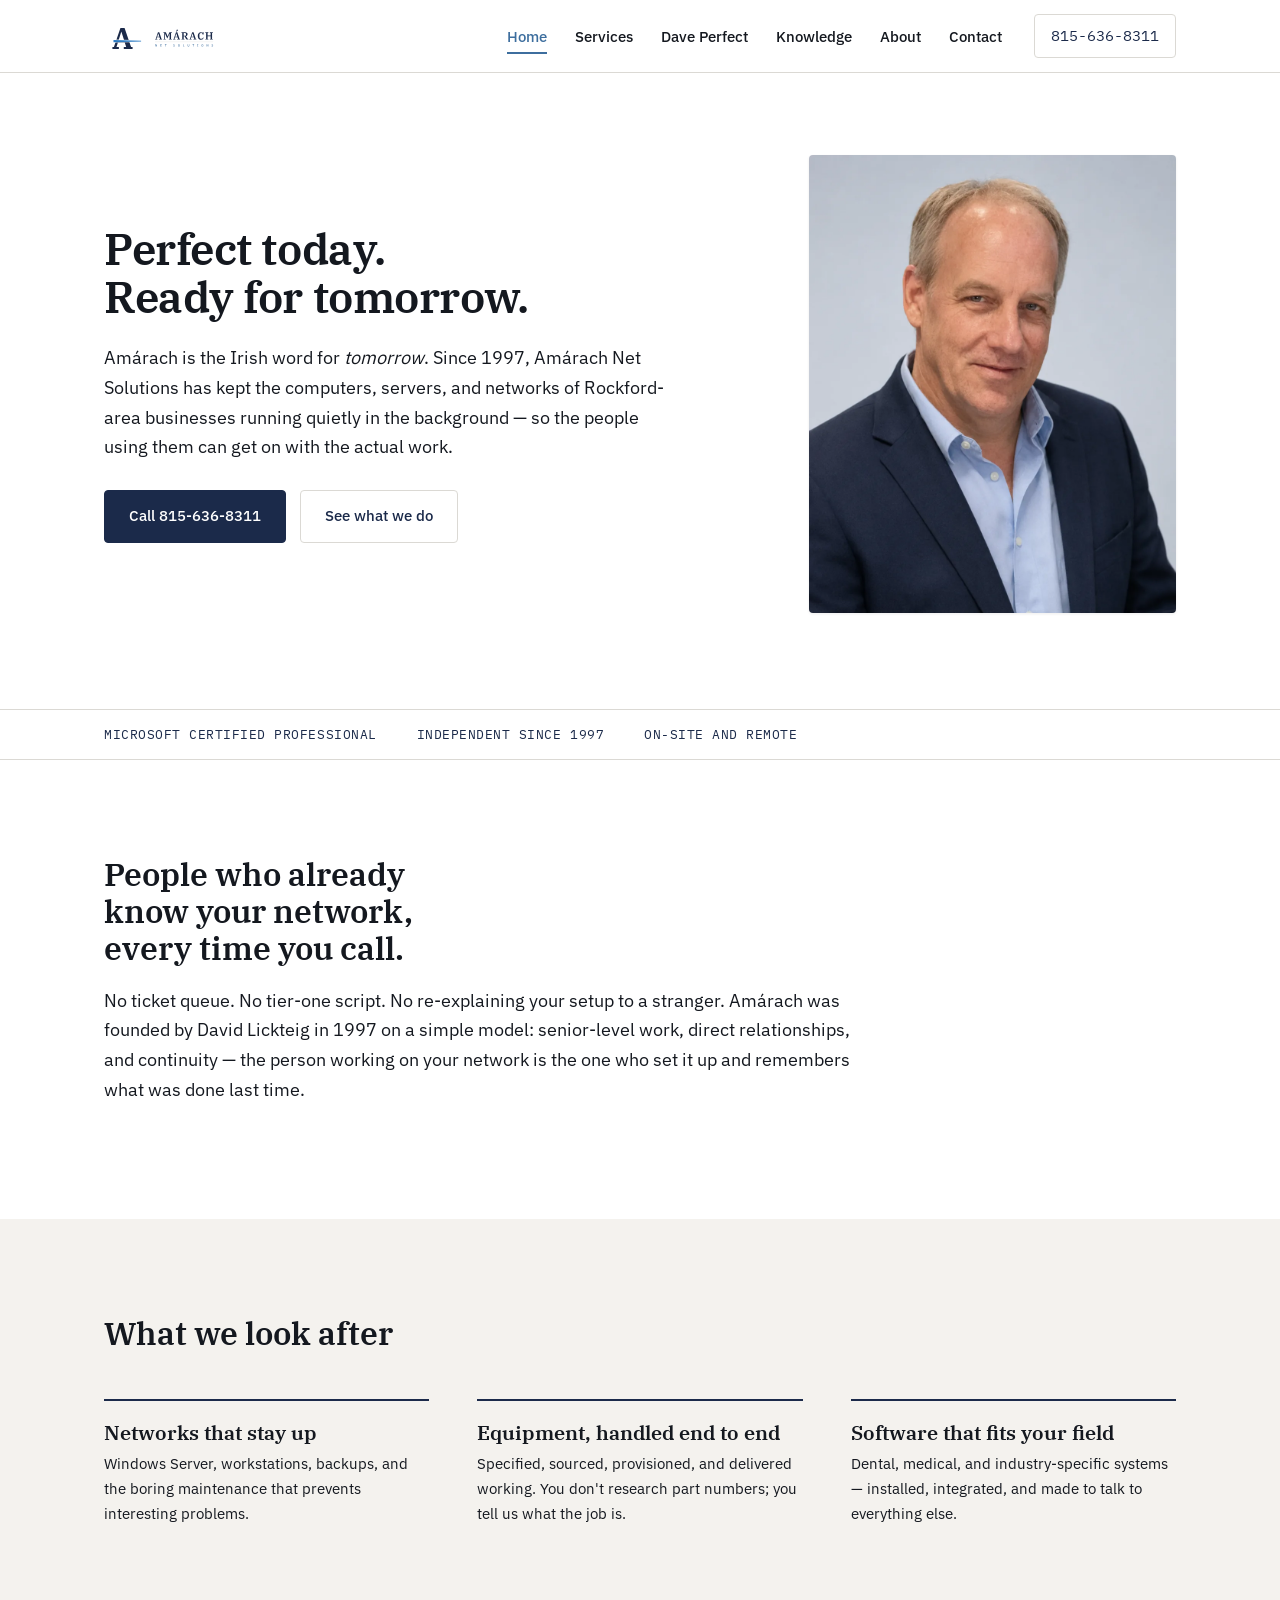
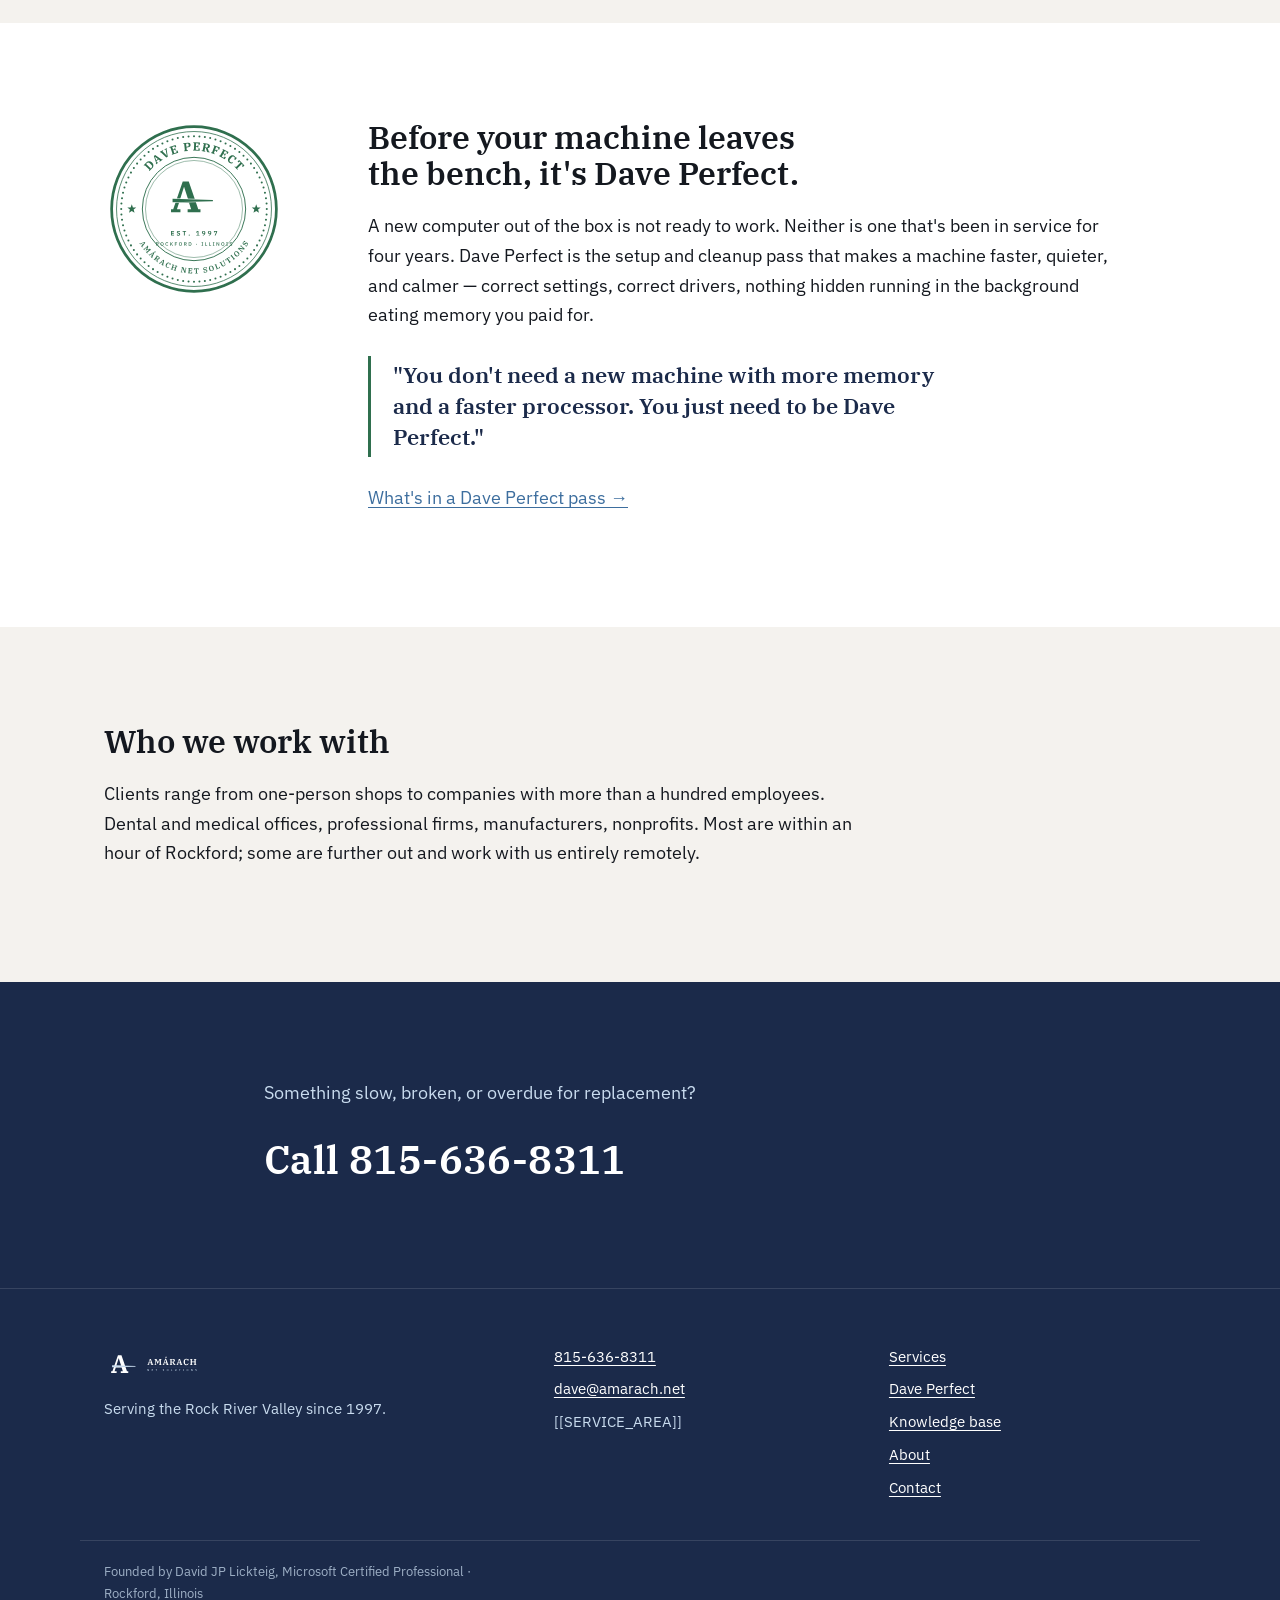
==== index.html @ d9758631 "Full site: interior pages, knowledge base with 6 seed articles, founder-voice copy Services, Dave Pe" ====
<!DOCTYPE html>
<html lang="en">
<head>
<meta charset="utf-8">
<meta name="viewport" content="width=device-width, initial-scale=1">
<title>Amárach Net Solutions — IT support for Rockford-area businesses since 1997</title>
<meta name="description" content="Networks, computers, and business software for Rockford-area businesses — senior-level IT support, on-site and remote, since 1997. Call 815-636-8311.">
<meta property="og:title" content="Amárach Net Solutions">
<meta property="og:description" content="People who already know your network, every time you call. IT support for Rockford-area businesses since 1997.">
<meta property="og:type" content="website">
<meta property="og:url" content="https://amarach.net/">
<link rel="icon" href="/brand/icon-favicon.svg" type="image/svg+xml">
<link rel="stylesheet" href="/css/tokens.css">
<link rel="stylesheet" href="/css/site.css">
<script type="application/ld+json">
{
  "@context": "https://schema.org",
  "@type": "LocalBusiness",
  "name": "Amárach Net Solutions",
  "telephone": "+1-815-636-8311",
  "url": "https://amarach.net",
  "founder": "David JP Lickteig",
  "foundingDate": "1997",
  "areaServed": "Rockford, Illinois and the Rock River Valley",
  "description": "IT consulting, network administration, and computer support for small and midsize businesses in the Rockford, Illinois area since 1997."
}
</script>
</head>
<body>

<header class="site-header">
  <div class="wrap">
    <a class="logo" href="/" aria-label="Amárach Net Solutions — home">
      <img src="/brand/logo-horizontal.svg" alt="Amárach Net Solutions" width="760" height="200">
    </a>
    <nav class="site-nav" aria-label="Main">
      <ul>
        <li><a href="/" aria-current="page">Home</a></li>
        <li><a href="/services/">Services</a></li>
        <li><a href="/dave-perfect/">Dave Perfect</a></li>
        <li><a href="/knowledge/">Knowledge</a></li>
        <li><a href="/about/">About</a></li>
        <li><a href="/contact/">Contact</a></li>
      </ul>
    </nav>
    <a class="header-phone" href="tel:+18156368311">815-636-8311</a>
  </div>
</header>

<main>

  <section class="hero">
    <div class="wrap">
      <div class="hero-text">
        <h1>Perfect today. Ready&nbsp;for&nbsp;tomorrow.</h1>
        <p class="lede">Amárach is the Irish word for <em>tomorrow</em>. Since 1997, Amárach Net Solutions has kept the computers, servers, and networks of Rockford-area businesses running quietly in the background — so the people using them can get on with the actual work.</p>
        <div class="hero-cta">
          <a class="btn btn--primary" href="tel:+18156368311">Call 815-636-8311</a>
          <a class="btn btn--ghost" href="/services/">See what we do</a>
        </div>
      </div>
      <div class="hero-photo">
        <picture>
          <source srcset="/assets/dave-hero.webp" type="image/webp">
          <img src="/assets/dave-hero.jpg" alt="David Lickteig, founder of Amárach Net Solutions" width="960" height="1200">
        </picture>
      </div>
    </div>
  </section>

  <div class="proof-strip meta" role="presentation">
    <div class="wrap">
      <span>Microsoft Certified Professional</span>
      <span>Independent since 1997</span>
      <span>On-site and remote</span>
    </div>
  </div>

  <section class="section positioning">
    <div class="wrap">
      <h2>People who already know your network, every time you call.</h2>
      <p>No ticket queue. No tier-one script. No re-explaining your setup to a stranger. Amárach was founded by David Lickteig in 1997 on a simple model: senior-level work, direct relationships, and continuity — the person working on your network is the one who set it up and remembers what was done last time.</p>
    </div>
  </section>

  <section class="section section--band">
    <div class="wrap">
      <h2>What we look after</h2>
      <div class="pillars">
        <div class="pillar">
          <h3>Networks that stay up</h3>
          <p>Windows Server, workstations, backups, and the boring maintenance that prevents interesting problems.</p>
        </div>
        <div class="pillar">
          <h3>Equipment, handled end to end</h3>
          <p>Specified, sourced, provisioned, and delivered working. You don't research part numbers; you tell us what the job is.</p>
        </div>
        <div class="pillar">
          <h3>Software that fits your field</h3>
          <p>Dental, medical, and industry-specific systems — installed, integrated, and made to talk to everything else.</p>
        </div>
      </div>
    </div>
  </section>

  <section class="section dp-teaser">
    <div class="wrap">
      <img class="seal" src="/brand/seal-green.svg" alt="Dave Perfect seal — Amárach Net Solutions" width="460" height="460">
      <div>
        <h2>Before your machine leaves the bench, it's Dave&nbsp;Perfect.</h2>
        <p>A new computer out of the box is not ready to work. Neither is one that's been in service for four years. Dave Perfect is the setup and cleanup pass that makes a machine faster, quieter, and calmer — correct settings, correct drivers, nothing hidden running in the background eating memory you paid for.</p>
        <blockquote class="dp-quote">"You don't need a new machine with more memory and a faster processor. You just need to be Dave Perfect."</blockquote>
        <p><a href="/dave-perfect/">What's in a Dave Perfect pass&nbsp;&rarr;</a></p>
      </div>
    </div>
  </section>

  <section class="section section--band who">
    <div class="wrap">
      <h2>Who we work with</h2>
      <p>Clients range from one-person shops to companies with more than a hundred employees. Dental and medical offices, professional firms, manufacturers, nonprofits. Most are within an hour of Rockford; some are further out and work with us entirely remotely.</p>
    </div>
  </section>

  <section class="section section--navy closing">
    <div class="wrap">
      <p>Something slow, broken, or overdue for replacement?</p>
      <a class="phone-big" href="tel:+18156368311">Call 815-636-8311</a>
    </div>
  </section>

</main>

<footer class="site-footer">
  <div class="wrap">
    <div>
      <a class="logo" href="/" aria-label="Amárach Net Solutions — home">
        <img src="/brand/logo-horizontal-reversed.svg" alt="Amárach Net Solutions" width="760" height="200">
      </a>
      <p class="tagline">Serving the Rock River Valley since 1997.</p>
    </div>
    <div>
      <ul>
        <li><a href="tel:+18156368311">815-636-8311</a></li>
        <li><a href="mailto:dave@amarach.net">dave@amarach.net</a></li>
        <li>[[SERVICE_AREA]]</li>
      </ul>
    </div>
    <div>
      <ul>
        <li><a href="/services/">Services</a></li>
        <li><a href="/dave-perfect/">Dave Perfect</a></li>
        <li><a href="/knowledge/">Knowledge base</a></li>
        <li><a href="/about/">About</a></li>
        <li><a href="/contact/">Contact</a></li>
      </ul>
    </div>
  </div>
  <div class="wrap footer-meta">
    <p>Founded by David JP Lickteig, Microsoft Certified Professional &middot; Rockford, Illinois</p>
  </div>
</footer>

</body>
</html>
---- css/tokens.css ----
/* Amárach Net Solutions — design tokens */

@font-face {
  font-family: "IBM Plex Serif";
  font-weight: 600;
  font-style: normal;
  font-display: swap;
  src: url("../fonts/plex-serif-600.woff2") format("woff2");
}
@font-face {
  font-family: "IBM Plex Sans";
  font-weight: 400;
  font-style: normal;
  font-display: swap;
  src: url("../fonts/plex-sans-400.woff2") format("woff2");
}
@font-face {
  font-family: "IBM Plex Sans";
  font-weight: 500;
  font-style: normal;
  font-display: swap;
  src: url("../fonts/plex-sans-500.woff2") format("woff2");
}
@font-face {
  font-family: "IBM Plex Mono";
  font-weight: 400;
  font-style: normal;
  font-display: swap;
  src: url("../fonts/plex-mono-400.woff2") format("woff2");
}

:root {
  /* color */
  --ink:   #14181F;
  --navy:  #1B2A4A;
  --blue:  #3D6E9E;
  --shirt: #C9DCEF;
  --paper: #FFFFFF;
  --band:  #F4F2EE;
  --rule:  #DBD9D4;
  --seal:  #2F6F4E;

  /* type */
  --serif: "IBM Plex Serif", Georgia, serif;
  --sans:  "IBM Plex Sans", -apple-system, "Segoe UI", sans-serif;
  --mono:  "IBM Plex Mono", "Consolas", monospace;

  --fs-h1: clamp(2rem, 5.2vw, 2.75rem);   /* 44 */
  --fs-h2: clamp(1.5rem, 3.4vw, 2rem);    /* 32 */
  --fs-h3: 1.5rem;                        /* 24 */
  --fs-body: 1.125rem;                    /* 18 */
  --fs-small: 0.9375rem;                  /* 15 */
  --fs-meta: 0.8125rem;                   /* 13 */

  /* layout */
  --max: 1120px;
  --measure: 68ch;
  --section: 96px;
  --radius: 4px;
  --shadow: 0 1px 3px rgba(20, 24, 31, 0.08);
}

@media (max-width: 700px) {
  :root { --section: 56px; }
}
---- css/site.css ----
/* Amárach Net Solutions — base styles */

*, *::before, *::after { box-sizing: border-box; }

html { scroll-behavior: smooth; }
@media (prefers-reduced-motion: reduce) {
  html { scroll-behavior: auto; }
  *, *::before, *::after { transition: none !important; animation: none !important; }
}

body {
  margin: 0;
  font-family: var(--sans);
  font-size: var(--fs-body);
  line-height: 1.65;
  color: var(--ink);
  background: var(--paper);
  -webkit-font-smoothing: antialiased;
}

h1, h2, h3 {
  font-family: var(--serif);
  font-weight: 600;
  line-height: 1.15;
  margin: 0 0 0.6em;
  text-wrap: balance;
}
h1 { font-size: var(--fs-h1); letter-spacing: -0.01em; line-height: 1.1; }
h2 { font-size: var(--fs-h2); }
h3 { font-size: var(--fs-h3); }

p { margin: 0 0 1em; max-width: var(--measure); }

a { color: var(--blue); text-decoration-thickness: 1px; text-underline-offset: 3px; transition: color 150ms; }
a:hover { color: var(--navy); }
a:focus-visible, button:focus-visible {
  outline: 2px solid var(--blue);
  outline-offset: 3px;
  border-radius: 2px;
}

img { max-width: 100%; height: auto; display: block; }

.wrap { max-width: var(--max); margin: 0 auto; padding: 0 24px; }

.meta {
  font-family: var(--mono);
  font-size: var(--fs-meta);
  letter-spacing: 0.04em;
  text-transform: uppercase;
}

/* ---- header ---- */

.site-header {
  border-bottom: 1px solid var(--rule);
  background: var(--paper);
}
.site-header .wrap {
  display: flex;
  align-items: center;
  gap: 32px;
  min-height: 72px;
}
.site-header .logo { flex: 0 0 auto; display: block; }
.site-header .logo svg, .site-header .logo img { height: 40px; width: auto; display: block; }

.site-nav { margin-left: auto; }
.site-nav ul {
  list-style: none; margin: 0; padding: 0;
  display: flex; gap: 28px;
}
.site-nav a {
  font-size: var(--fs-small);
  font-weight: 500;
  color: var(--ink);
  text-decoration: none;
  padding: 6px 0;
  border-bottom: 2px solid transparent;
  transition: color 150ms, border-color 150ms;
}
.site-nav a:hover { color: var(--blue); }
.site-nav a[aria-current="page"] { color: var(--blue); border-bottom-color: var(--blue); }

.header-phone {
  font-family: var(--mono);
  font-size: var(--fs-small);
  font-weight: 400;
  color: var(--navy);
  text-decoration: none;
  white-space: nowrap;
  border: 1px solid var(--rule);
  border-radius: var(--radius);
  padding: 9px 16px;
  transition: border-color 150ms, background 150ms;
}
.header-phone:hover { border-color: var(--blue); background: var(--shirt); color: var(--navy); }

@media (max-width: 860px) {
  .site-nav ul { gap: 18px; }
}
@media (max-width: 700px) {
  .site-header .wrap { flex-wrap: wrap; padding-top: 12px; padding-bottom: 12px; gap: 12px 16px; }
  .site-nav { order: 3; width: 100%; margin-left: 0; overflow-x: auto; }
  .header-phone { margin-left: auto; }
}

/* ---- sections ---- */

.section { padding: var(--section) 0; }
.section--band { background: var(--band); }
.section--navy { background: var(--navy); color: var(--paper); }

/* ---- buttons ---- */

.btn {
  display: inline-block;
  font-family: var(--sans);
  font-size: var(--fs-small);
  font-weight: 500;
  text-decoration: none;
  border-radius: var(--radius);
  padding: 13px 24px;
  transition: background 150ms, color 150ms, border-color 150ms;
}
.btn--primary { background: var(--navy); color: var(--paper); border: 1px solid var(--navy); }
.btn--primary:hover { background: var(--blue); border-color: var(--blue); color: var(--paper); }
.btn--ghost { background: transparent; color: var(--navy); border: 1px solid var(--rule); }
.btn--ghost:hover { border-color: var(--blue); color: var(--blue); }

/* ---- hero ---- */

.hero { padding: calc(var(--section) * 0.85) 0 var(--section); }
.hero .wrap {
  display: grid;
  grid-template-columns: minmax(0, 7fr) minmax(0, 4fr);
  gap: 64px;
  align-items: center;
}
.hero h1 { margin-bottom: 0.5em; }
.hero .lede { font-size: var(--fs-body); max-width: 52ch; }
.hero-cta { display: flex; gap: 14px; flex-wrap: wrap; margin-top: 28px; }
.hero-photo img {
  border-radius: var(--radius);
  box-shadow: var(--shadow);
}
@media (max-width: 820px) {
  .hero .wrap { grid-template-columns: 1fr; gap: 40px; }
  .hero-photo { max-width: 340px; }
}

.proof-strip {
  border-top: 1px solid var(--rule);
  border-bottom: 1px solid var(--rule);
  padding: 14px 0;
}
.proof-strip .wrap {
  display: flex; flex-wrap: wrap; gap: 8px 40px;
  color: var(--navy);
}
.proof-strip span { white-space: nowrap; }

/* ---- positioning ---- */

.positioning h2 { max-width: 24ch; }
.positioning p { font-size: var(--fs-body); }

/* ---- pillars ---- */

.pillars {
  display: grid;
  grid-template-columns: repeat(3, 1fr);
  gap: 48px;
  margin-top: 48px;
}
.pillar { border-top: 2px solid var(--navy); padding-top: 20px; }
.pillar h3 { font-size: 1.25rem; margin-bottom: 0.4em; }
.pillar p { font-size: var(--fs-small); margin: 0; }
@media (max-width: 820px) {
  .pillars { grid-template-columns: 1fr; gap: 32px; }
}

/* ---- dave perfect teaser ---- */

.dp-teaser .wrap {
  display: grid;
  grid-template-columns: 200px minmax(0, 1fr);
  gap: 64px;
  align-items: start;
}
.dp-teaser .seal { width: 180px; height: 180px; }
.dp-quote {
  font-family: var(--serif);
  font-weight: 600;
  font-size: 1.375rem;
  line-height: 1.4;
  color: var(--navy);
  border-left: 3px solid var(--seal);
  margin: 1.2em 0;
  padding: 4px 0 4px 22px;
  max-width: 44ch;
}
@media (max-width: 700px) {
  .dp-teaser .wrap { grid-template-columns: 1fr; gap: 28px; }
  .dp-teaser .seal { width: 132px; height: 132px; }
}

/* ---- who ---- */

.who p { font-size: var(--fs-body); }

/* ---- closing cta ---- */

.closing { text-align: left; }
.closing .wrap { max-width: 800px; }
.closing p { color: var(--shirt); font-size: var(--fs-body); }
.closing .phone-big {
  font-family: var(--serif);
  font-weight: 600;
  font-size: clamp(1.75rem, 4.5vw, 2.5rem);
  color: var(--paper);
  text-decoration: none;
  letter-spacing: 0.01em;
}
.closing .phone-big:hover { color: var(--shirt); }

/* ---- footer ---- */

.site-footer {
  background: var(--navy);
  color: var(--shirt);
  border-top: 1px solid rgba(255,255,255,0.12);
  padding: 56px 0 40px;
  font-size: var(--fs-small);
}
.site-footer .wrap {
  display: grid;
  grid-template-columns: minmax(0, 1.4fr) minmax(0, 1fr) minmax(0, 1fr);
  gap: 48px;
}
.site-footer .logo img, .site-footer .logo svg { height: 34px; width: auto; }
.site-footer a { color: var(--paper); }
.site-footer a:hover { color: var(--shirt); }
.site-footer ul { list-style: none; margin: 0; padding: 0; display: grid; gap: 8px; }
.site-footer .tagline { margin-top: 18px; color: var(--shirt); }
.footer-meta {
  margin-top: 40px;
  padding-top: 20px;
  border-top: 1px solid rgba(255,255,255,0.12);
  color: rgba(201, 220, 239, 0.75);
  font-size: var(--fs-meta);
}
@media (max-width: 700px) {
  .site-footer .wrap { grid-template-columns: 1fr; gap: 32px; }
}

/* ---- interior pages ---- */

.page-hero { padding: calc(var(--section) * 0.7) 0 calc(var(--section) * 0.5); }
.page-hero .kicker { color: var(--blue); margin-bottom: 14px; }
.page-hero h1 { margin-bottom: 0.35em; }
.page-hero .lede { font-size: var(--fs-body); max-width: 56ch; margin: 0; }

.prose { max-width: var(--measure); }
.prose h2 { margin-top: 1.8em; }
.prose h3 { margin-top: 1.4em; font-size: 1.25rem; }
.prose ul, .prose ol { max-width: var(--measure); padding-left: 1.3em; margin: 0 0 1.2em; }
.prose li { margin-bottom: 0.45em; }
.prose code {
  font-family: var(--mono);
  font-size: 0.85em;
  background: var(--band);
  border: 1px solid var(--rule);
  border-radius: 3px;
  padding: 0.1em 0.4em;
  white-space: nowrap;
}
.prose pre {
  background: var(--band);
  border: 1px solid var(--rule);
  border-radius: var(--radius);
  padding: 16px 20px;
  overflow-x: auto;
  font-family: var(--mono);
  font-size: var(--fs-small);
  line-height: 1.6;
}
.prose pre code { background: none; border: 0; padding: 0; white-space: pre; }
.prose blockquote {
  font-family: var(--serif);
  font-weight: 600;
  font-size: 1.25rem;
  line-height: 1.45;
  color: var(--navy);
  border-left: 3px solid var(--blue);
  margin: 1.4em 0;
  padding: 4px 0 4px 22px;
}

/* services */
.service-block { border-top: 1px solid var(--rule); padding: 40px 0; }
.service-block:first-of-type { border-top: 0; padding-top: 0; }
.service-block h2 { margin-bottom: 0.4em; }

/* dave perfect checklist */
.dp-steps { counter-reset: step; list-style: none; padding: 0; margin: 2em 0; max-width: var(--measure); }
.dp-steps li {
  counter-increment: step;
  position: relative;
  padding: 0 0 22px 58px;
  margin: 0;
}
.dp-steps li::before {
  content: counter(step);
  position: absolute; left: 0; top: -2px;
  width: 36px; height: 36px;
  border: 1.5px solid var(--seal);
  border-radius: 50%;
  color: var(--seal);
  font-family: var(--mono);
  font-size: var(--fs-small);
  display: flex; align-items: center; justify-content: center;
}
.dp-steps li:not(:last-child)::after {
  content: "";
  position: absolute; left: 18px; top: 38px; bottom: 2px;
  width: 1px; background: var(--rule);
}

/* knowledge base */
.kb-filters { display: flex; flex-wrap: wrap; gap: 8px 20px; margin: 24px 0 8px; }
.kb-filters a { font-size: var(--fs-small); font-weight: 500; text-decoration: none; }
.kb-filters a[aria-current="true"] { color: var(--navy); border-bottom: 2px solid var(--navy); }
.kb-list { list-style: none; margin: 32px 0 0; padding: 0; display: grid; gap: 0; }
.kb-card { border-top: 1px solid var(--rule); padding: 26px 0; }
.kb-card h2 { font-size: 1.375rem; margin-bottom: 0.3em; }
.kb-card h2 a { color: var(--navy); text-decoration: none; }
.kb-card h2 a:hover { color: var(--blue); }
.kb-card p { margin: 0 0 10px; font-size: var(--fs-small); }
.kb-card .meta { color: var(--blue); }

.article-meta { color: var(--blue); margin-bottom: 28px; }
.article-foot {
  border-top: 1px solid var(--rule);
  margin-top: 56px; padding-top: 24px;
  font-size: var(--fs-small);
}

/* contact */
.contact-grid { display: grid; grid-template-columns: minmax(0,1fr) minmax(0,1.2fr); gap: 64px; align-items: start; }
@media (max-width: 820px) { .contact-grid { grid-template-columns: 1fr; gap: 40px; } }
.contact-phone {
  font-family: var(--serif); font-weight: 600;
  font-size: clamp(1.6rem, 3.6vw, 2.1rem);
  color: var(--navy); text-decoration: none;
}
.contact-phone:hover { color: var(--blue); }
.contact-facts { list-style: none; margin: 24px 0 0; padding: 0; display: grid; gap: 14px; font-size: var(--fs-small); }
.contact-facts .meta { display: block; color: var(--blue); margin-bottom: 2px; }

.form-grid { display: grid; grid-template-columns: 1fr 1fr; gap: 18px; }
.form-grid .full { grid-column: 1 / -1; }
@media (max-width: 560px) { .form-grid { grid-template-columns: 1fr; } }
label { display: block; font-size: var(--fs-small); font-weight: 500; margin-bottom: 6px; }
input, textarea {
  width: 100%;
  font: inherit; font-size: var(--fs-small);
  color: var(--ink);
  background: var(--paper);
  border: 1px solid var(--rule);
  border-radius: var(--radius);
  padding: 11px 12px;
  transition: border-color 150ms;
}
input:focus, textarea:focus { outline: 2px solid var(--blue); outline-offset: 1px; border-color: var(--blue); }
.hp { position: absolute; left: -9999px; }

/* dave perfect page hero */
.dp-hero-grid { display: grid; grid-template-columns: minmax(0, 1fr) auto; gap: 48px; align-items: center; }
.dp-hero-seal { width: 180px; height: 180px; }
@media (max-width: 700px) {
  .dp-hero-grid { grid-template-columns: 1fr; gap: 28px; }
  .dp-hero-seal { width: 132px; height: 132px; order: -1; }
}
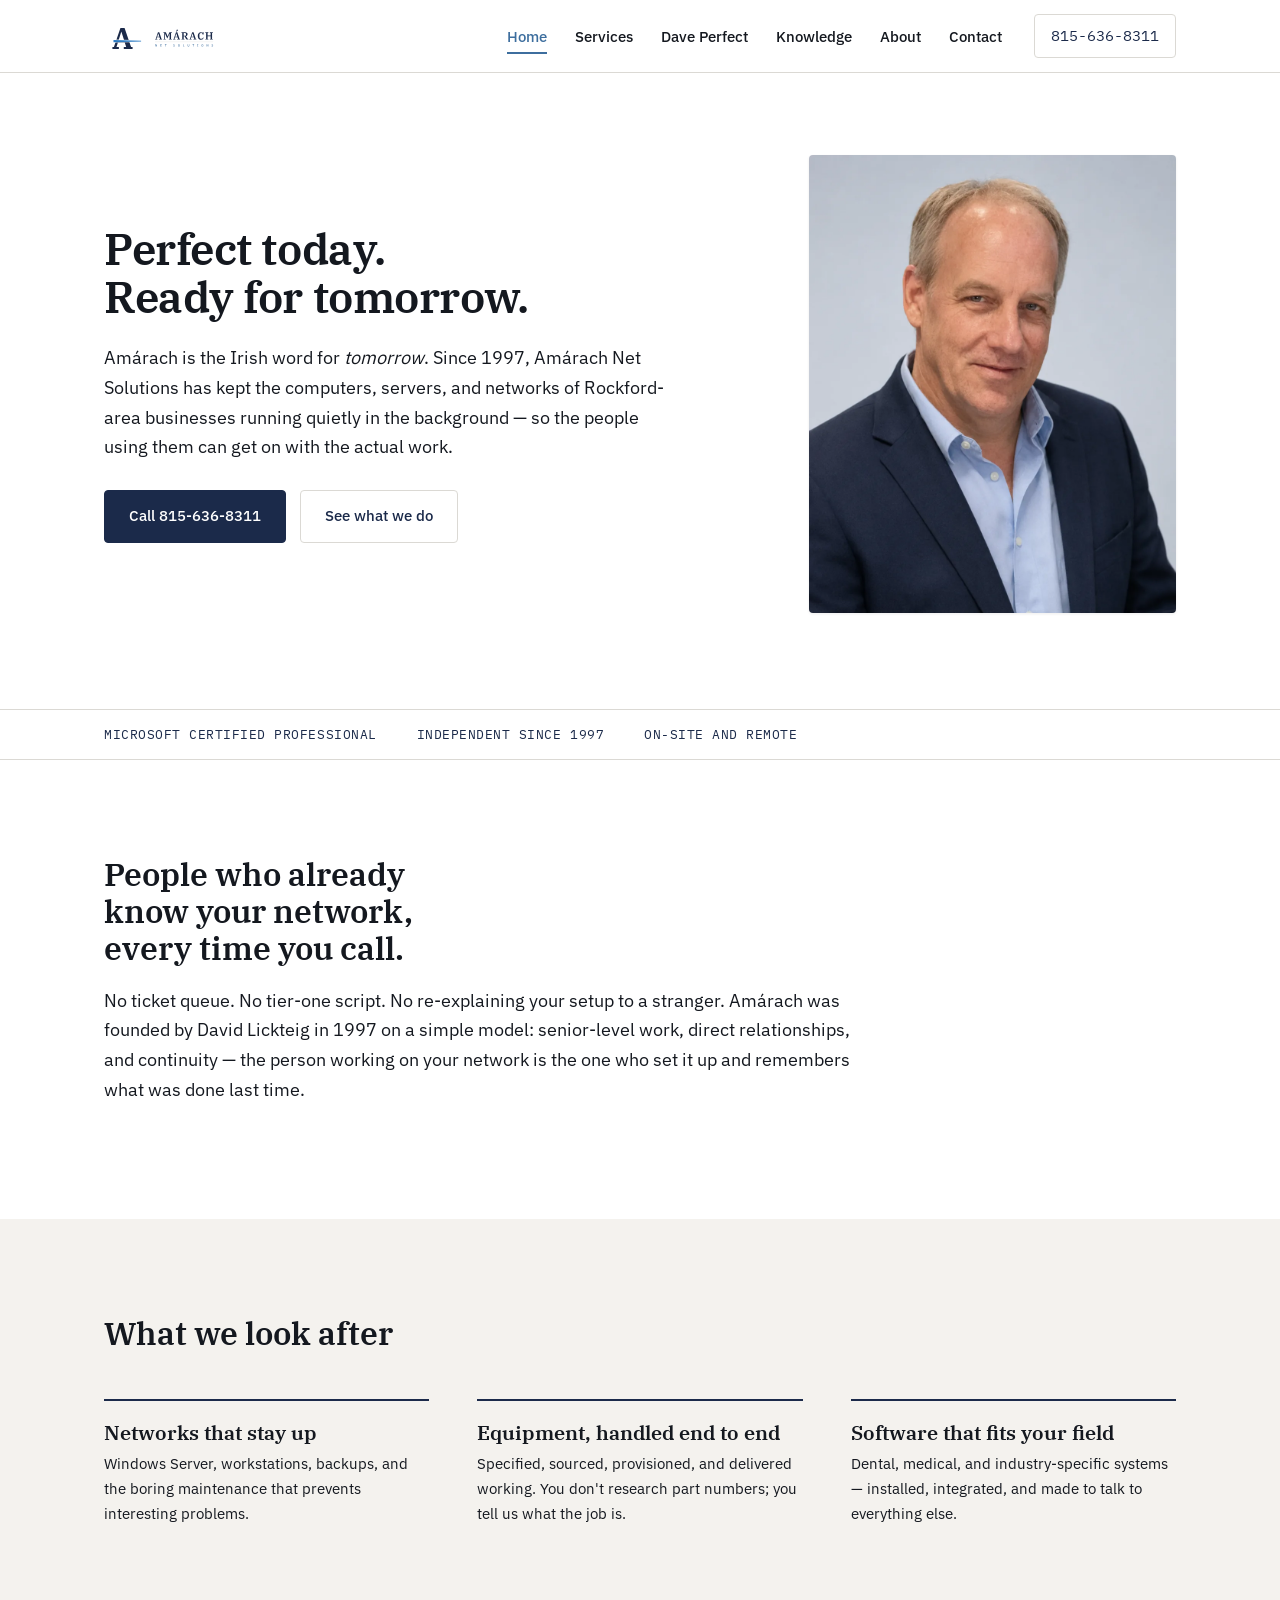
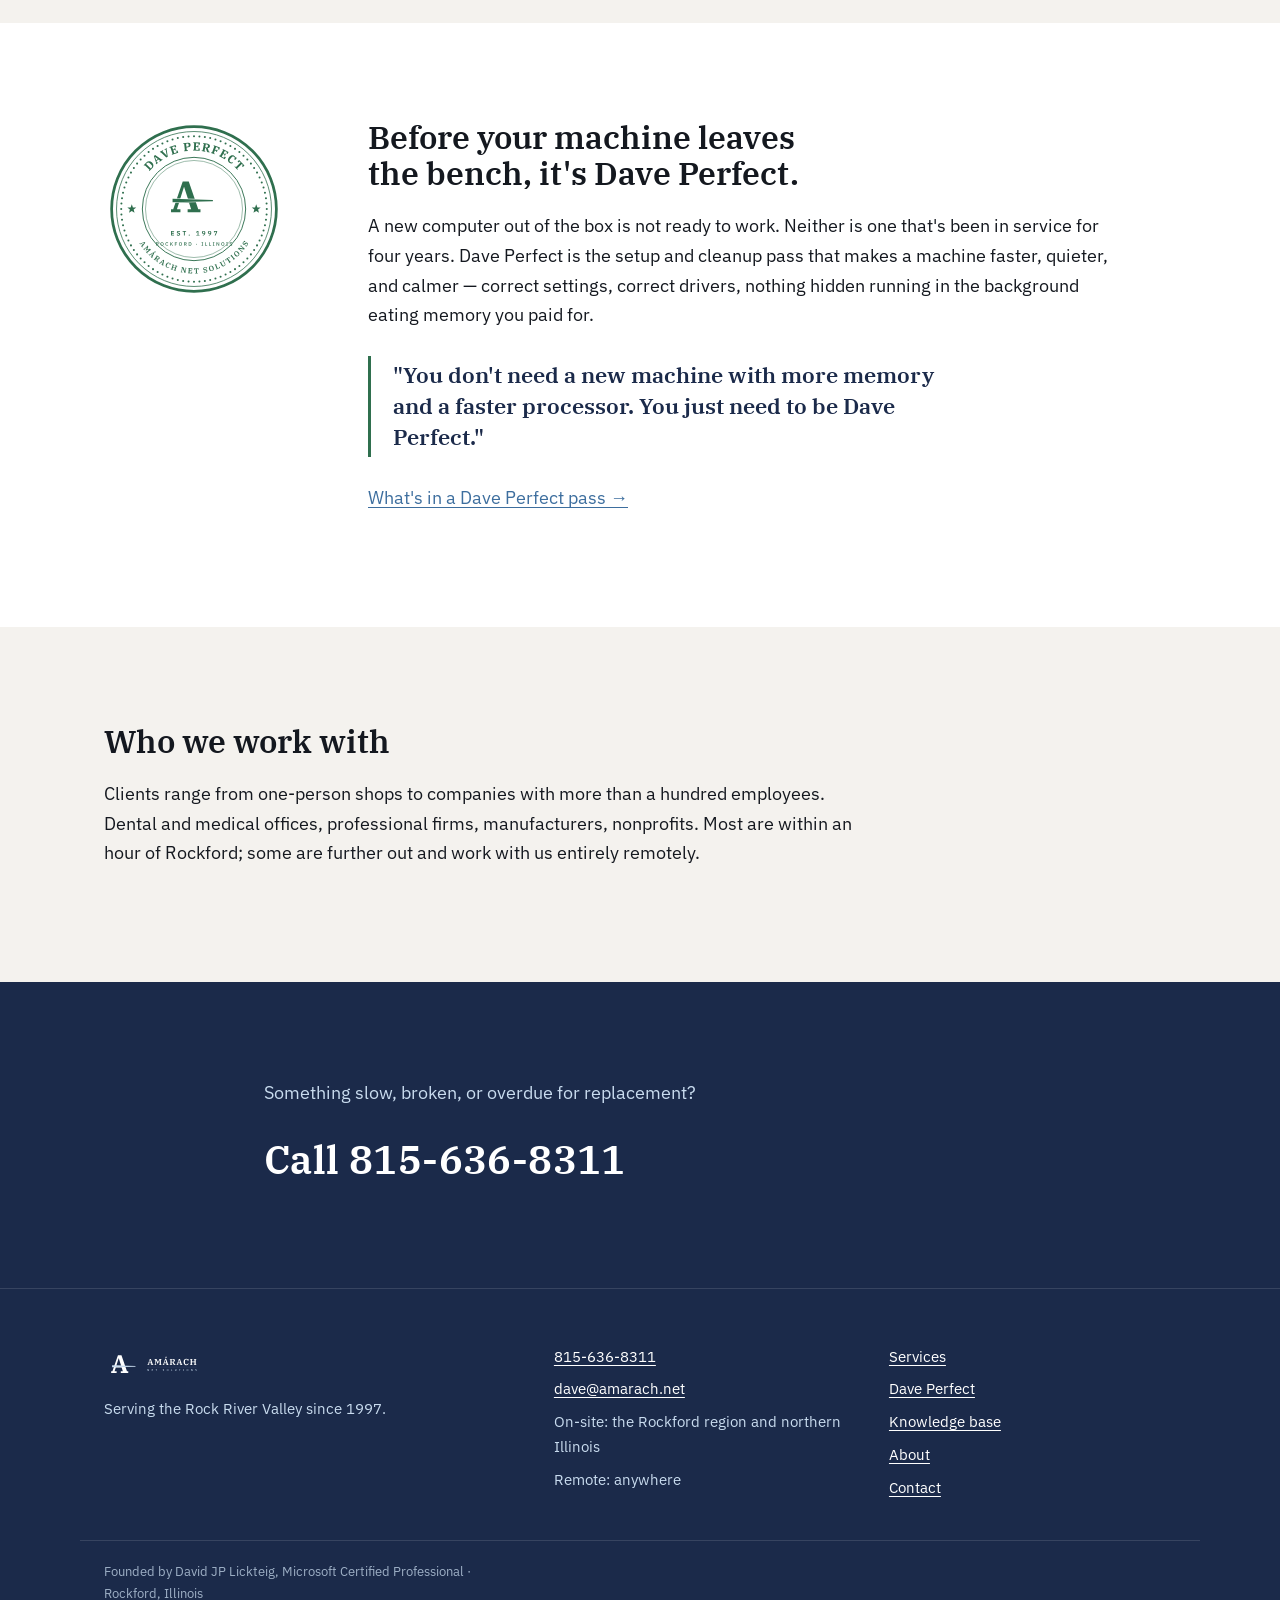
==== commit 1c45579d: "Fill in service area; add remote-care positioning On-site: Rockford region and northern Illinois. Re" ====
--- a/index.html
+++ b/index.html
@@ -21,7 +21,7 @@
   "url": "https://amarach.net",
   "founder": "David JP Lickteig",
   "foundingDate": "1997",
-  "areaServed": "Rockford, Illinois and the Rock River Valley",
+  "areaServed": "Rockford region and northern Illinois; remote support nationwide",
   "description": "IT consulting, network administration, and computer support for small and midsize businesses in the Rockford, Illinois area since 1997."
 }
 </script>
@@ -143,7 +143,8 @@
       <ul>
         <li><a href="tel:+18156368311">815-636-8311</a></li>
         <li><a href="mailto:dave@amarach.net">dave@amarach.net</a></li>
-        <li>[[SERVICE_AREA]]</li>
+        <li>On-site: the Rockford region and northern Illinois</li>
+        <li>Remote: anywhere</li>
       </ul>
     </div>
     <div>
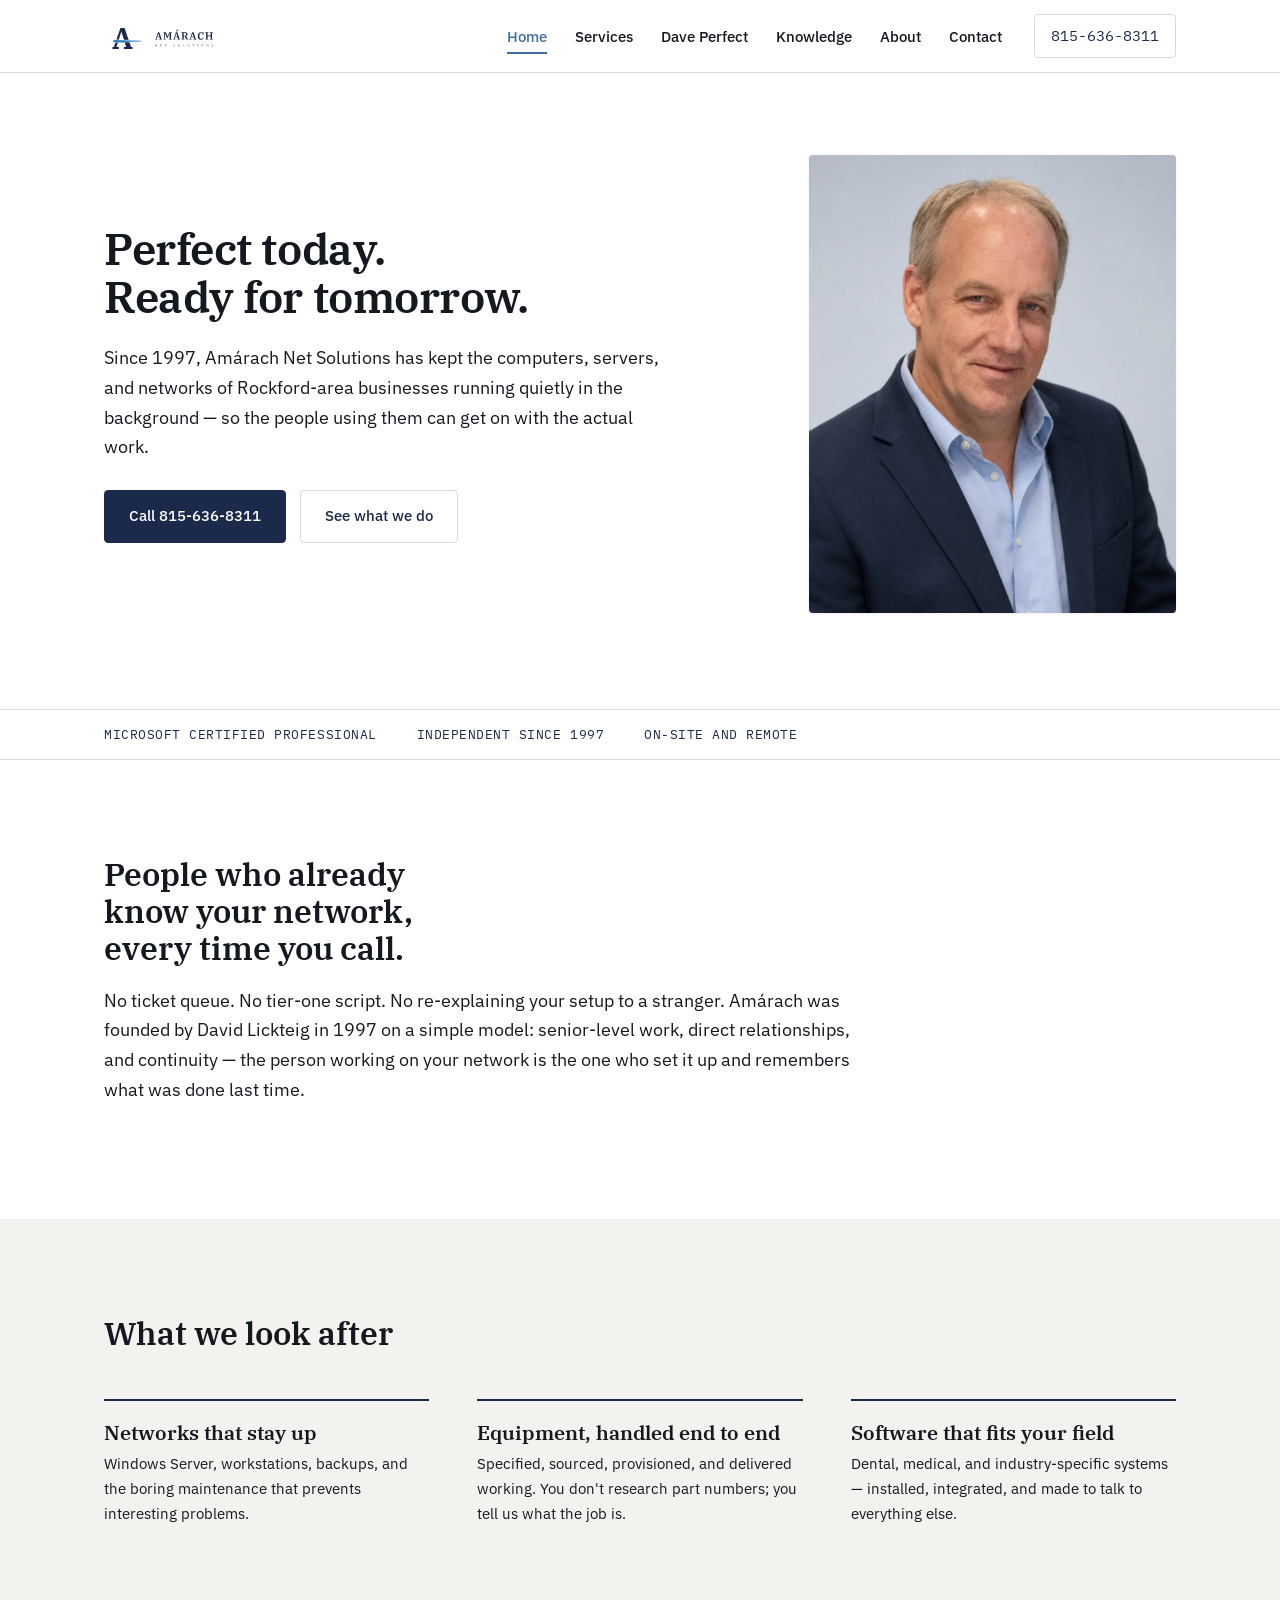
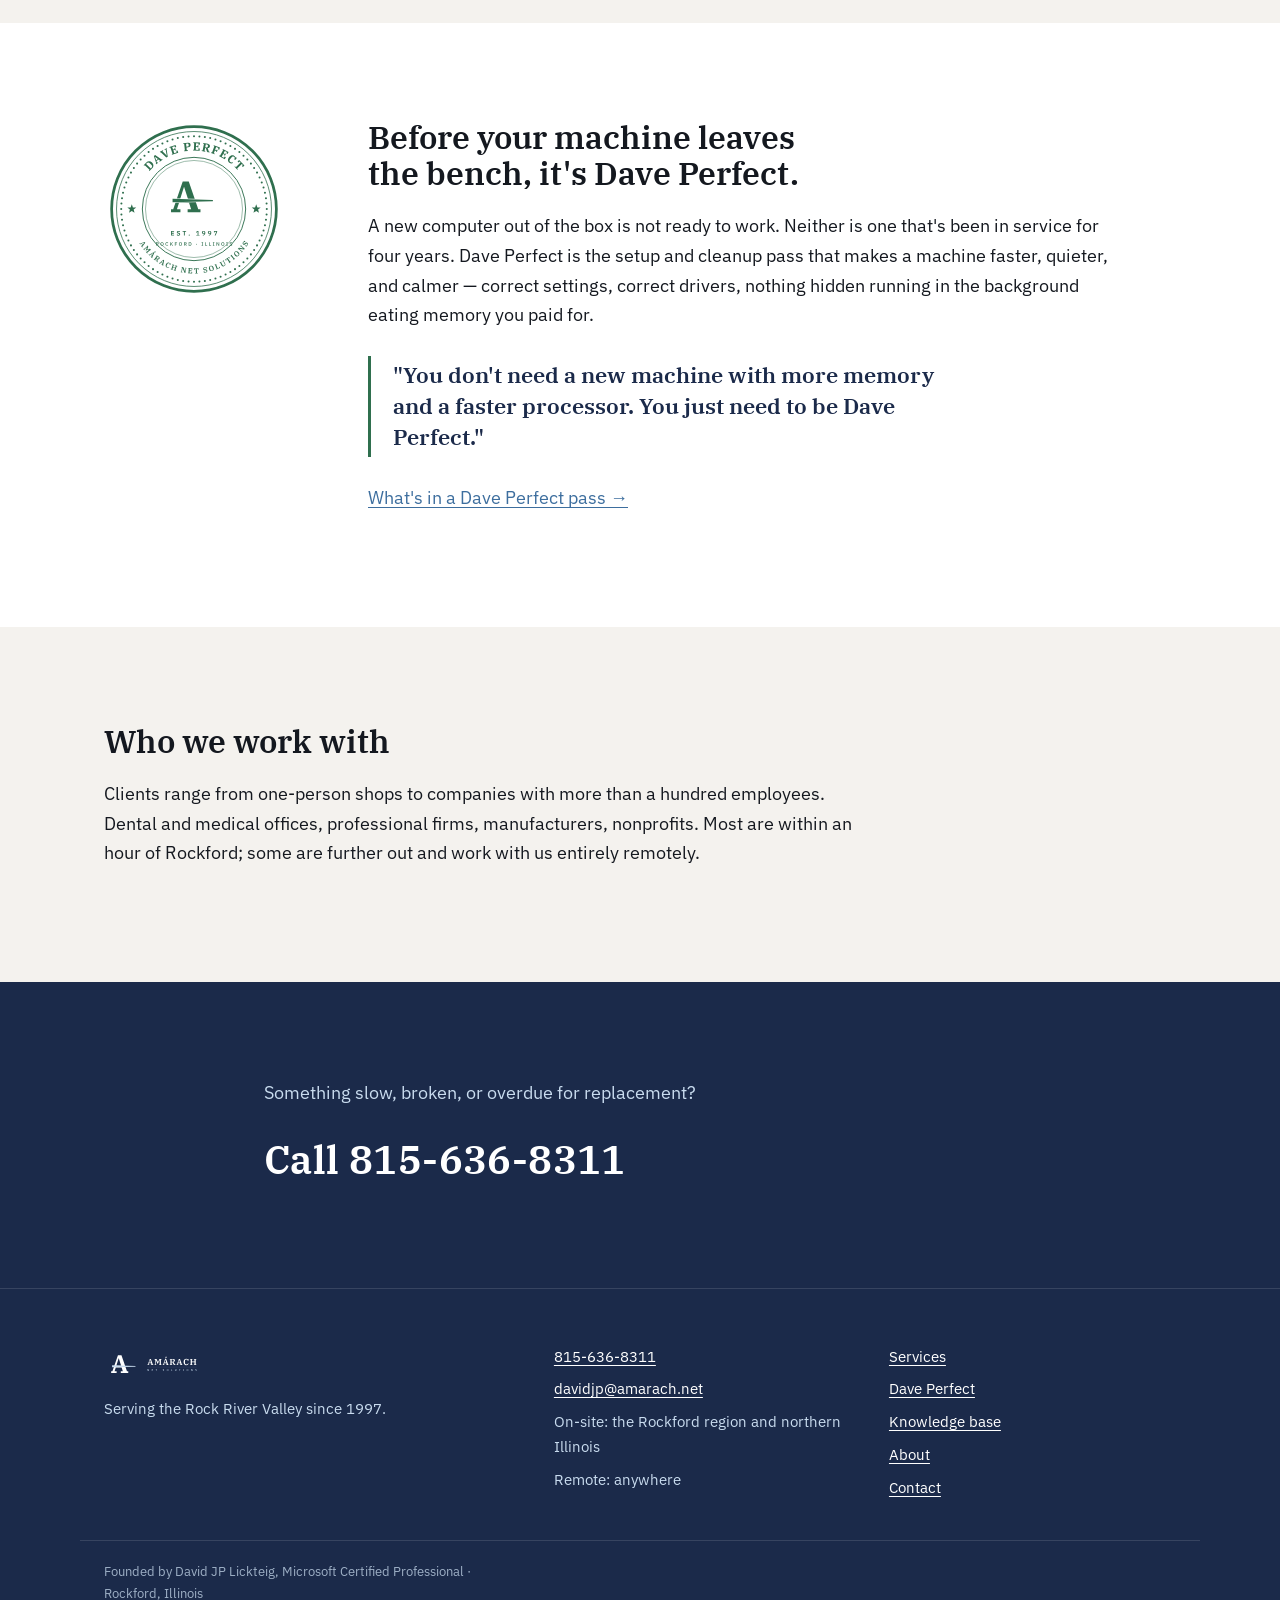
==== commit d8297e68: "Update email to davidjp@amarach.net; remove Irish-meaning line Co-Authored-By: Claude Fable 5 <norep" ====
--- a/index.html
+++ b/index.html
@@ -53,7 +53,7 @@
     <div class="wrap">
       <div class="hero-text">
         <h1>Perfect today. Ready&nbsp;for&nbsp;tomorrow.</h1>
-        <p class="lede">Amárach is the Irish word for <em>tomorrow</em>. Since 1997, Amárach Net Solutions has kept the computers, servers, and networks of Rockford-area businesses running quietly in the background — so the people using them can get on with the actual work.</p>
+        <p class="lede">Since 1997, Amárach Net Solutions has kept the computers, servers, and networks of Rockford-area businesses running quietly in the background — so the people using them can get on with the actual work.</p>
         <div class="hero-cta">
           <a class="btn btn--primary" href="tel:+18156368311">Call 815-636-8311</a>
           <a class="btn btn--ghost" href="/services/">See what we do</a>
@@ -142,7 +142,7 @@
     <div>
       <ul>
         <li><a href="tel:+18156368311">815-636-8311</a></li>
-        <li><a href="mailto:dave@amarach.net">dave@amarach.net</a></li>
+        <li><a href="mailto:davidjp@amarach.net">davidjp@amarach.net</a></li>
         <li>On-site: the Rockford region and northern Illinois</li>
         <li>Remote: anywhere</li>
       </ul>
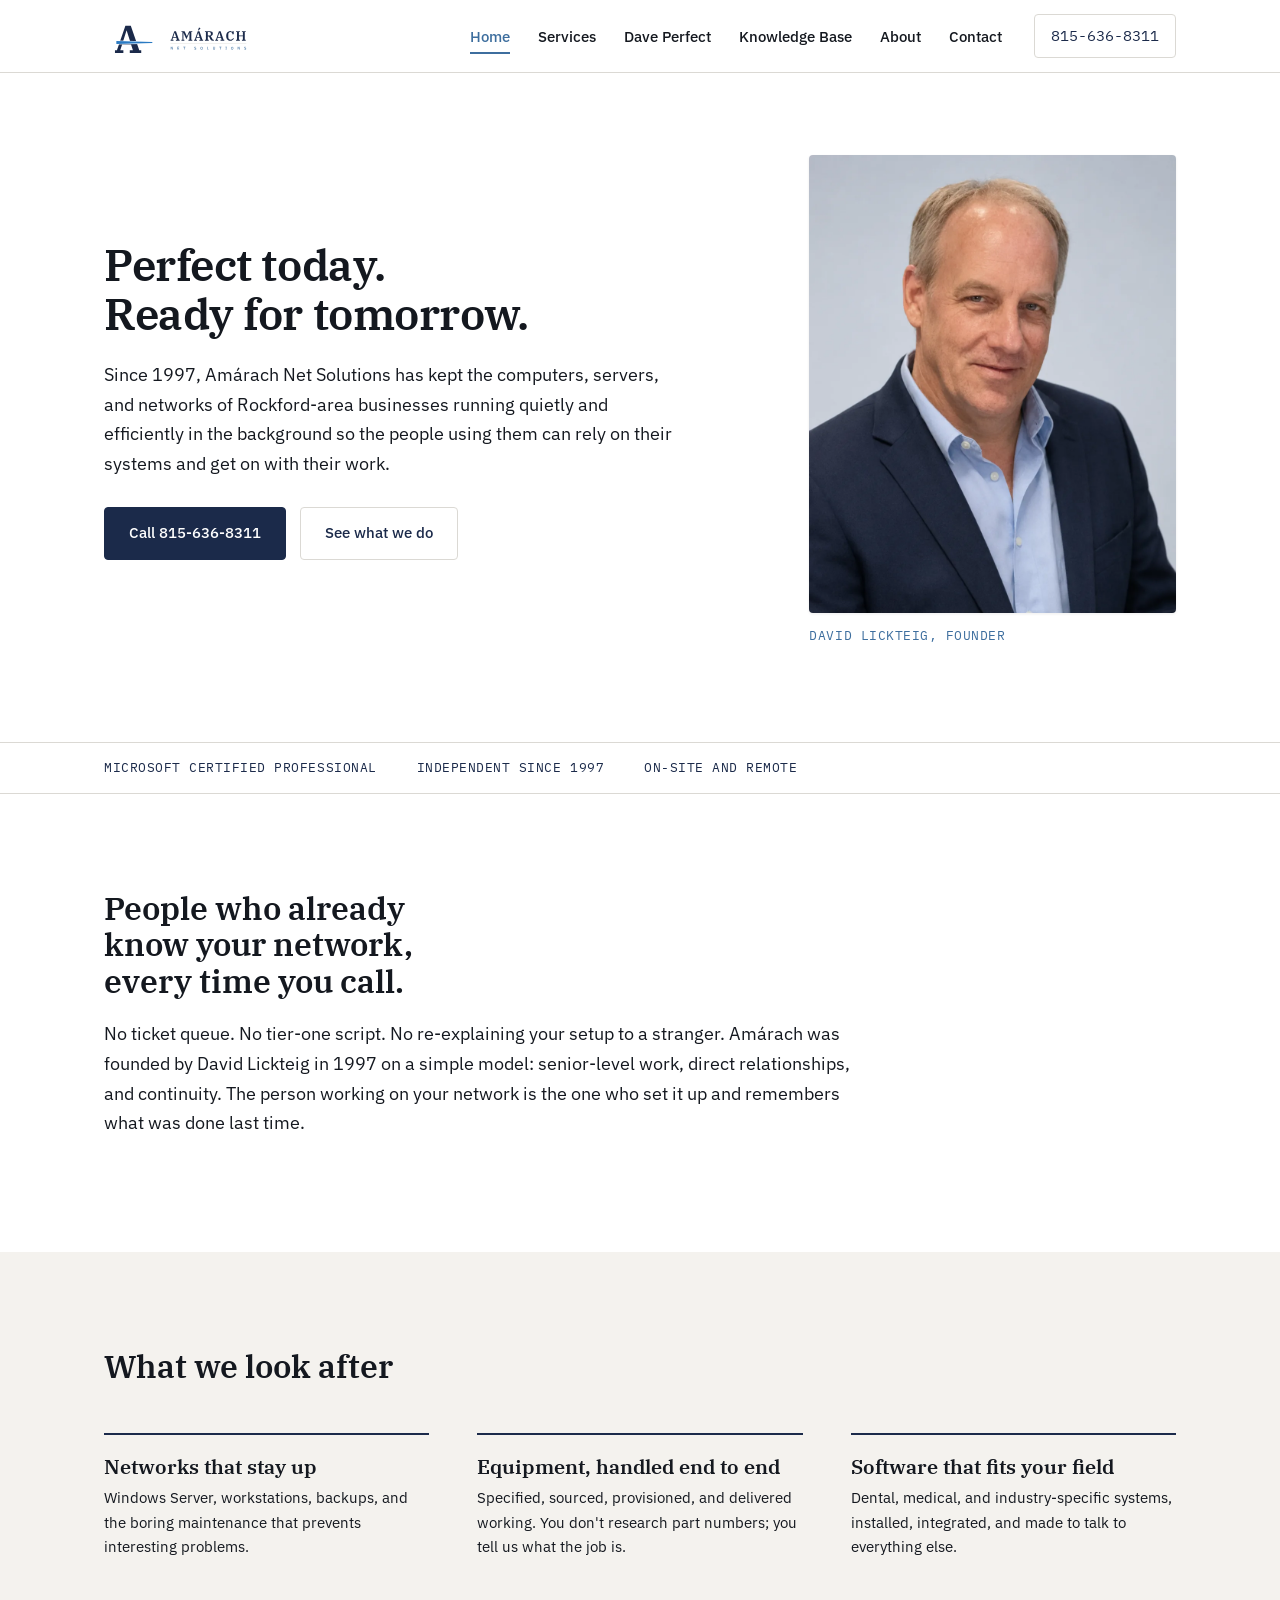
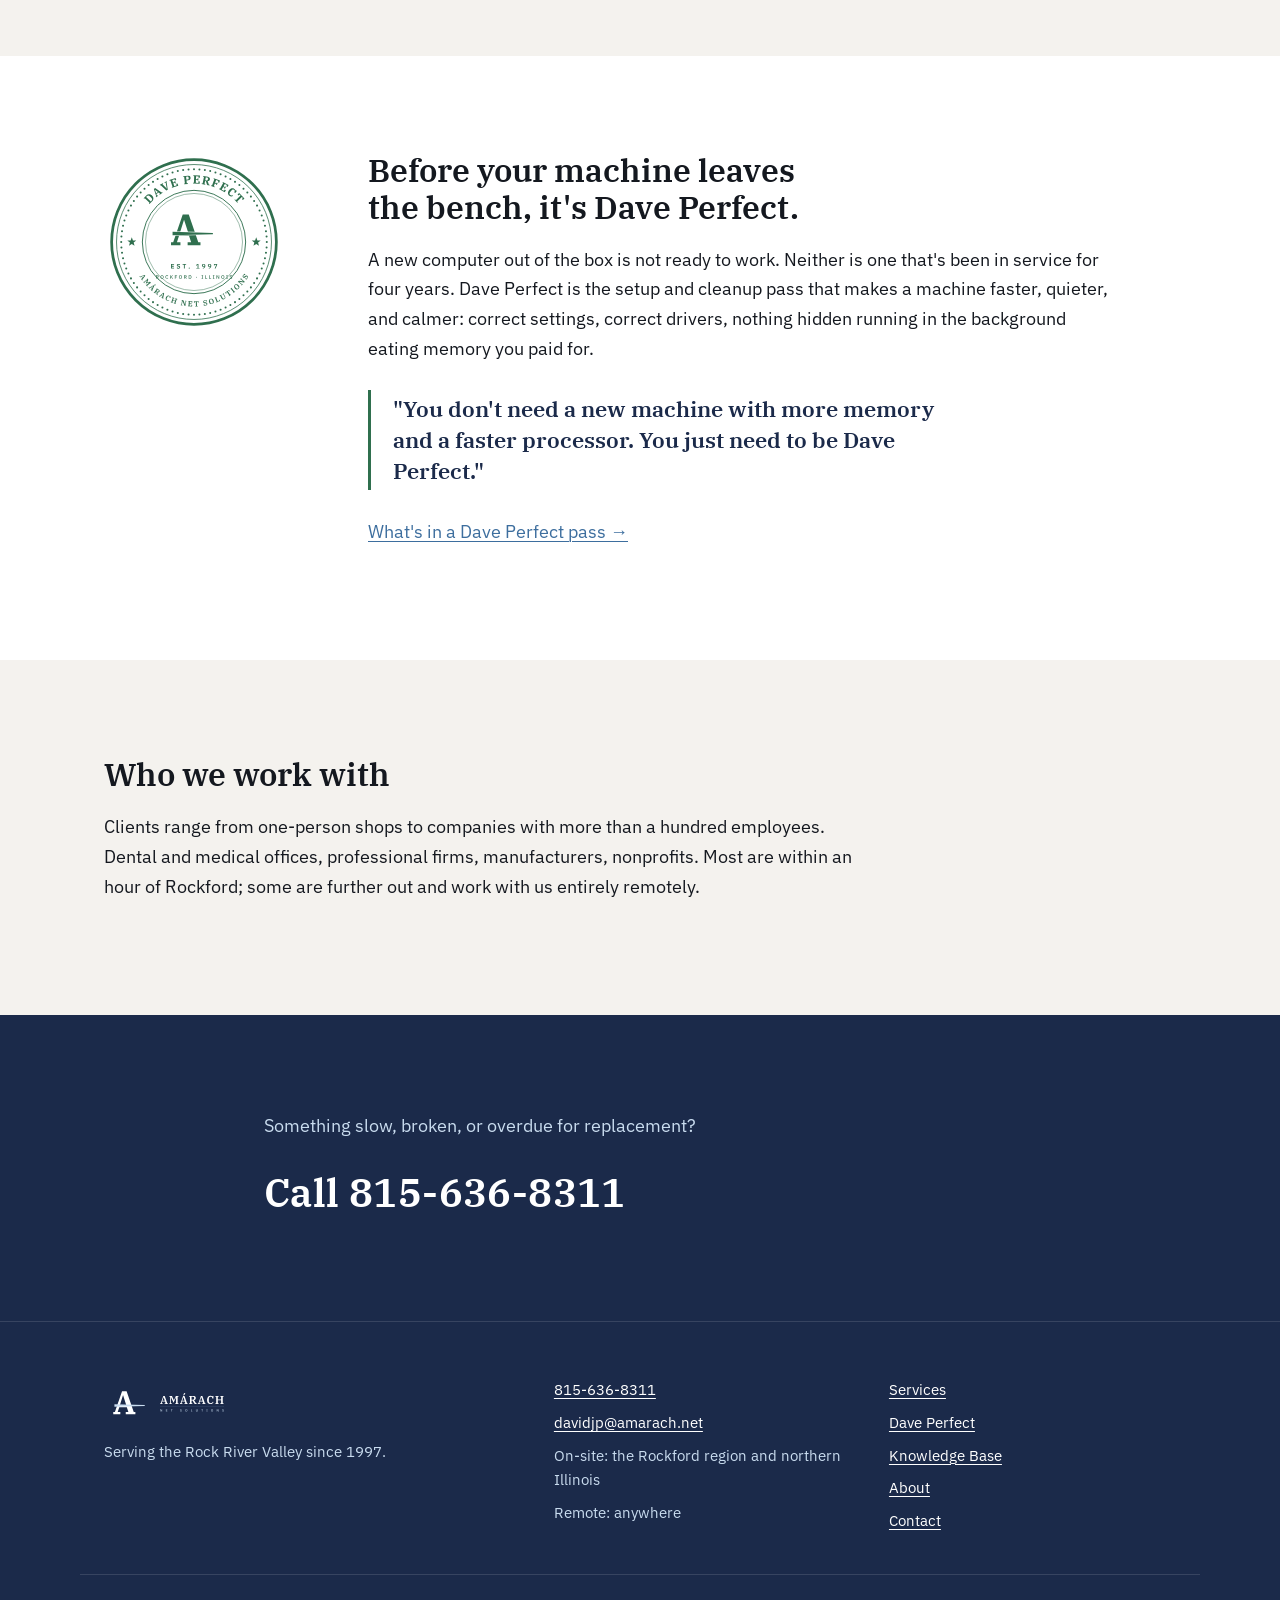
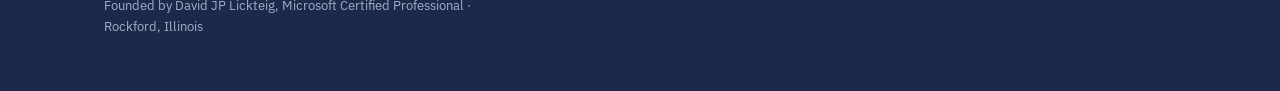
==== commit 6fb06cc9: "Copy and branding refinements Founder caption under hero photo, larger logo, Knowledge Base nav labe" ====
--- a/index.html
+++ b/index.html
@@ -3,8 +3,8 @@
 <head>
 <meta charset="utf-8">
 <meta name="viewport" content="width=device-width, initial-scale=1">
-<title>Amárach Net Solutions — IT support for Rockford-area businesses since 1997</title>
-<meta name="description" content="Networks, computers, and business software for Rockford-area businesses — senior-level IT support, on-site and remote, since 1997. Call 815-636-8311.">
+<title>Amárach Net Solutions | IT support for Rockford-area businesses since 1997</title>
+<meta name="description" content="Networks, computers, and business software for Rockford-area businesses. Senior-level IT support, on-site and remote, since 1997. Call 815-636-8311.">
 <meta property="og:title" content="Amárach Net Solutions">
 <meta property="og:description" content="People who already know your network, every time you call. IT support for Rockford-area businesses since 1997.">
 <meta property="og:type" content="website">
@@ -30,7 +30,7 @@
 
 <header class="site-header">
   <div class="wrap">
-    <a class="logo" href="/" aria-label="Amárach Net Solutions — home">
+    <a class="logo" href="/" aria-label="Amárach Net Solutions home">
       <img src="/brand/logo-horizontal.svg" alt="Amárach Net Solutions" width="760" height="200">
     </a>
     <nav class="site-nav" aria-label="Main">
@@ -38,7 +38,7 @@
         <li><a href="/" aria-current="page">Home</a></li>
         <li><a href="/services/">Services</a></li>
         <li><a href="/dave-perfect/">Dave Perfect</a></li>
-        <li><a href="/knowledge/">Knowledge</a></li>
+        <li><a href="/knowledge/">Knowledge Base</a></li>
         <li><a href="/about/">About</a></li>
         <li><a href="/contact/">Contact</a></li>
       </ul>
@@ -53,7 +53,7 @@
     <div class="wrap">
       <div class="hero-text">
         <h1>Perfect today. Ready&nbsp;for&nbsp;tomorrow.</h1>
-        <p class="lede">Since 1997, Amárach Net Solutions has kept the computers, servers, and networks of Rockford-area businesses running quietly in the background — so the people using them can get on with the actual work.</p>
+        <p class="lede">Since 1997, Amárach Net Solutions has kept the computers, servers, and networks of Rockford-area businesses running quietly and efficiently in the background so the people using them can rely on their systems and get on with their work.</p>
         <div class="hero-cta">
           <a class="btn btn--primary" href="tel:+18156368311">Call 815-636-8311</a>
           <a class="btn btn--ghost" href="/services/">See what we do</a>
@@ -64,6 +64,7 @@
           <source srcset="/assets/dave-hero.webp" type="image/webp">
           <img src="/assets/dave-hero.jpg" alt="David Lickteig, founder of Amárach Net Solutions" width="960" height="1200">
         </picture>
+        <p class="meta photo-caption">David Lickteig, Founder</p>
       </div>
     </div>
   </section>
@@ -79,7 +80,7 @@
   <section class="section positioning">
     <div class="wrap">
       <h2>People who already know your network, every time you call.</h2>
-      <p>No ticket queue. No tier-one script. No re-explaining your setup to a stranger. Amárach was founded by David Lickteig in 1997 on a simple model: senior-level work, direct relationships, and continuity — the person working on your network is the one who set it up and remembers what was done last time.</p>
+      <p>No ticket queue. No tier-one script. No re-explaining your setup to a stranger. Amárach was founded by David Lickteig in 1997 on a simple model: senior-level work, direct relationships, and continuity. The person working on your network is the one who set it up and remembers what was done last time.</p>
     </div>
   </section>
 
@@ -97,7 +98,7 @@
         </div>
         <div class="pillar">
           <h3>Software that fits your field</h3>
-          <p>Dental, medical, and industry-specific systems — installed, integrated, and made to talk to everything else.</p>
+          <p>Dental, medical, and industry-specific systems, installed, integrated, and made to talk to everything else.</p>
         </div>
       </div>
     </div>
@@ -105,10 +106,10 @@
 
   <section class="section dp-teaser">
     <div class="wrap">
-      <img class="seal" src="/brand/seal-green.svg" alt="Dave Perfect seal — Amárach Net Solutions" width="460" height="460">
+      <img class="seal" src="/brand/seal-green.svg" alt="Dave Perfect seal, Amárach Net Solutions" width="460" height="460">
       <div>
         <h2>Before your machine leaves the bench, it's Dave&nbsp;Perfect.</h2>
-        <p>A new computer out of the box is not ready to work. Neither is one that's been in service for four years. Dave Perfect is the setup and cleanup pass that makes a machine faster, quieter, and calmer — correct settings, correct drivers, nothing hidden running in the background eating memory you paid for.</p>
+        <p>A new computer out of the box is not ready to work. Neither is one that's been in service for four years. Dave Perfect is the setup and cleanup pass that makes a machine faster, quieter, and calmer: correct settings, correct drivers, nothing hidden running in the background eating memory you paid for.</p>
         <blockquote class="dp-quote">"You don't need a new machine with more memory and a faster processor. You just need to be Dave Perfect."</blockquote>
         <p><a href="/dave-perfect/">What's in a Dave Perfect pass&nbsp;&rarr;</a></p>
       </div>
@@ -134,7 +135,7 @@
 <footer class="site-footer">
   <div class="wrap">
     <div>
-      <a class="logo" href="/" aria-label="Amárach Net Solutions — home">
+      <a class="logo" href="/" aria-label="Amárach Net Solutions home">
         <img src="/brand/logo-horizontal-reversed.svg" alt="Amárach Net Solutions" width="760" height="200">
       </a>
       <p class="tagline">Serving the Rock River Valley since 1997.</p>
@@ -151,7 +152,7 @@
       <ul>
         <li><a href="/services/">Services</a></li>
         <li><a href="/dave-perfect/">Dave Perfect</a></li>
-        <li><a href="/knowledge/">Knowledge base</a></li>
+        <li><a href="/knowledge/">Knowledge Base</a></li>
         <li><a href="/about/">About</a></li>
         <li><a href="/contact/">Contact</a></li>
       </ul>
--- a/css/tokens.css
+++ b/css/tokens.css
@@ -1,4 +1,4 @@
-/* Amárach Net Solutions — design tokens */
+/* Amárach Net Solutions | design tokens */
 
 @font-face {
   font-family: "IBM Plex Serif";
--- a/css/site.css
+++ b/css/site.css
@@ -1,4 +1,4 @@
-/* Amárach Net Solutions — base styles */
+/* Amárach Net Solutions | base styles */
 
 *, *::before, *::after { box-sizing: border-box; }
 
@@ -63,7 +63,7 @@
   min-height: 72px;
 }
 .site-header .logo { flex: 0 0 auto; display: block; }
-.site-header .logo svg, .site-header .logo img { height: 40px; width: auto; display: block; }
+.site-header .logo svg, .site-header .logo img { height: 52px; width: auto; display: block; }
 
 .site-nav { margin-left: auto; }
 .site-nav ul {
@@ -238,7 +238,7 @@
   grid-template-columns: minmax(0, 1.4fr) minmax(0, 1fr) minmax(0, 1fr);
   gap: 48px;
 }
-.site-footer .logo img, .site-footer .logo svg { height: 34px; width: auto; }
+.site-footer .logo img, .site-footer .logo svg { height: 44px; width: auto; }
 .site-footer a { color: var(--paper); }
 .site-footer a:hover { color: var(--shirt); }
 .site-footer ul { list-style: none; margin: 0; padding: 0; display: grid; gap: 8px; }
@@ -382,3 +382,9 @@
   .dp-hero-grid { grid-template-columns: 1fr; gap: 28px; }
   .dp-hero-seal { width: 132px; height: 132px; order: -1; }
 }
+
+/* hero photo caption */
+.photo-caption { color: var(--blue); margin: 12px 0 0; }
+@media (max-width: 700px) {
+  .site-header .logo svg, .site-header .logo img { height: 42px; }
+}
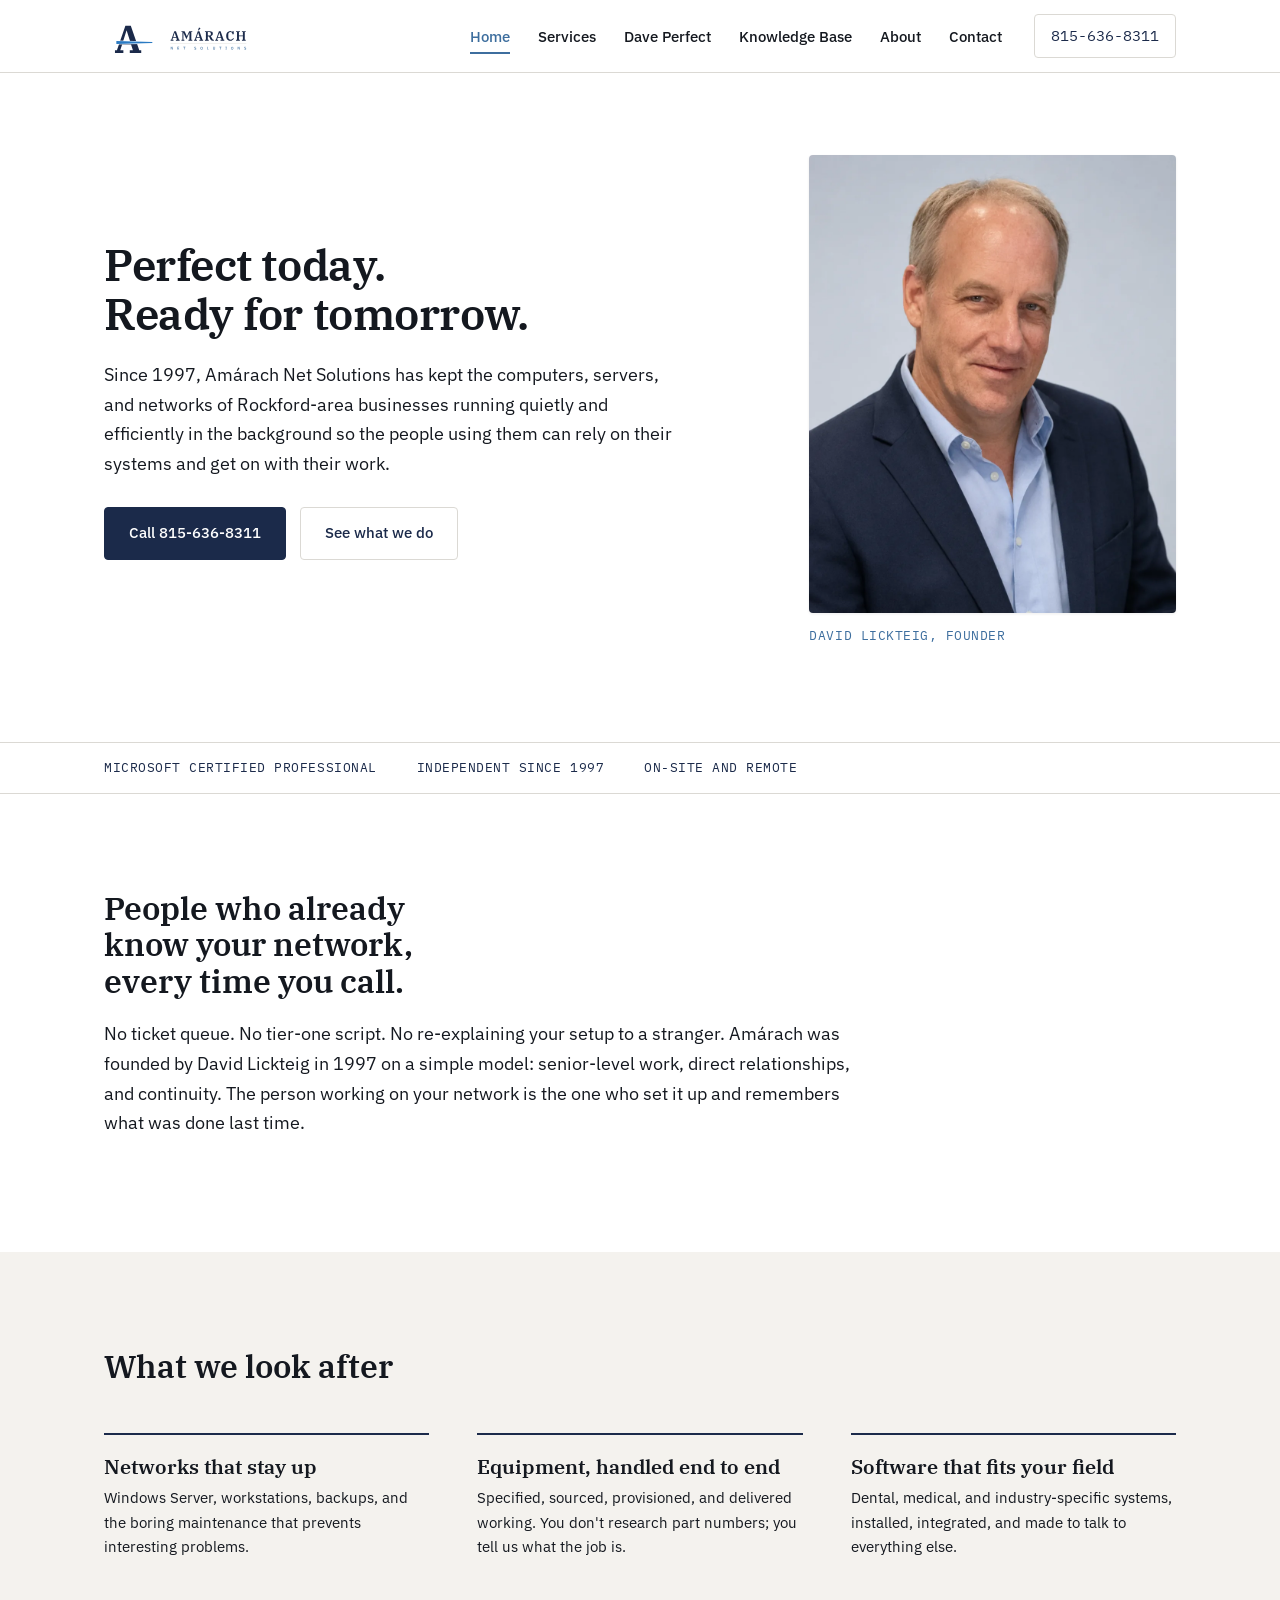
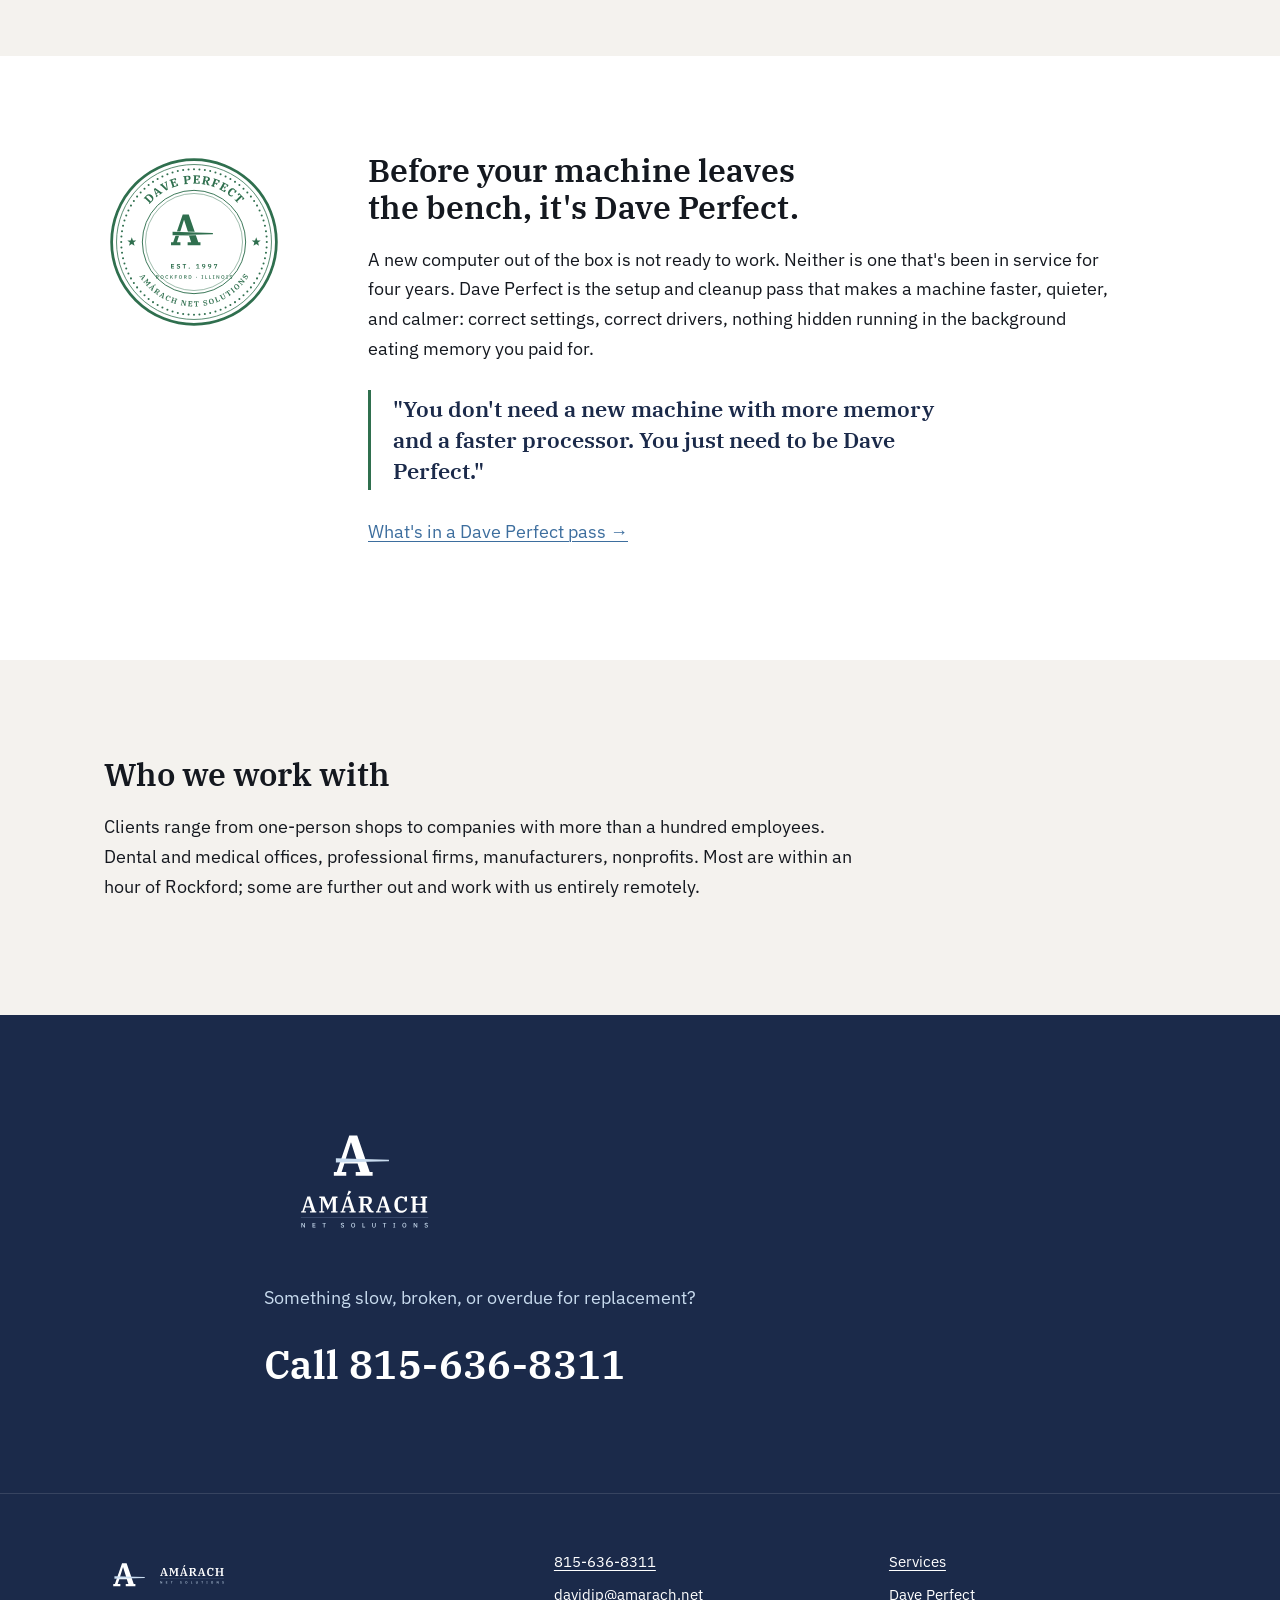
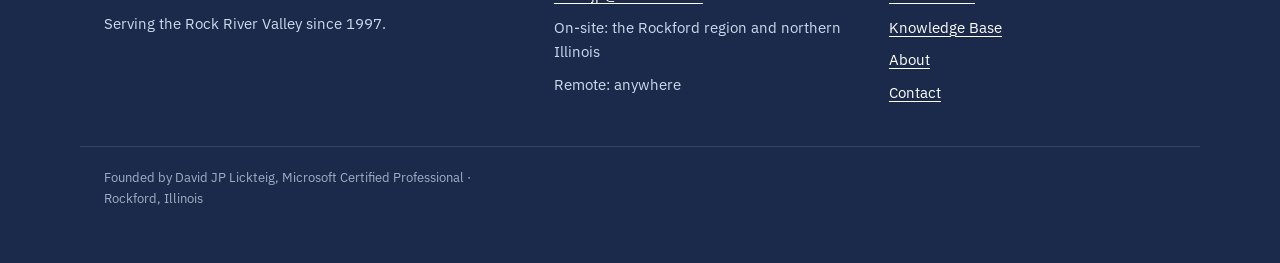
==== commit 0e37ecfc: "Add social link-preview card and stacked logo on home closing band Co-Authored-By: Claude Fable 5 <n" ====
--- a/index.html
+++ b/index.html
@@ -8,10 +8,14 @@
 <meta property="og:title" content="Amárach Net Solutions">
 <meta property="og:description" content="People who already know your network, every time you call. IT support for Rockford-area businesses since 1997.">
 <meta property="og:type" content="website">
+<meta property="og:image" content="https://taipan0319-byte.github.io/Amarach-Website/assets/og-card.png">
+<meta property="og:image:width" content="1200">
+<meta property="og:image:height" content="630">
+<meta name="twitter:card" content="summary_large_image">
 <meta property="og:url" content="https://amarach.net/">
-<link rel="icon" href="/brand/icon-favicon.svg" type="image/svg+xml">
-<link rel="stylesheet" href="/css/tokens.css">
-<link rel="stylesheet" href="/css/site.css">
+<link rel="icon" href="./brand/icon-favicon.svg" type="image/svg+xml">
+<link rel="stylesheet" href="./css/tokens.css">
+<link rel="stylesheet" href="./css/site.css">
 <script type="application/ld+json">
 {
   "@context": "https://schema.org",
@@ -30,17 +34,17 @@
 
 <header class="site-header">
   <div class="wrap">
-    <a class="logo" href="/" aria-label="Amárach Net Solutions home">
-      <img src="/brand/logo-horizontal.svg" alt="Amárach Net Solutions" width="760" height="200">
+    <a class="logo" href="./" aria-label="Amárach Net Solutions home">
+      <img src="./brand/logo-horizontal.svg" alt="Amárach Net Solutions" width="760" height="200">
     </a>
     <nav class="site-nav" aria-label="Main">
       <ul>
-        <li><a href="/" aria-current="page">Home</a></li>
-        <li><a href="/services/">Services</a></li>
-        <li><a href="/dave-perfect/">Dave Perfect</a></li>
-        <li><a href="/knowledge/">Knowledge Base</a></li>
-        <li><a href="/about/">About</a></li>
-        <li><a href="/contact/">Contact</a></li>
+        <li><a href="./" aria-current="page">Home</a></li>
+        <li><a href="./services/">Services</a></li>
+        <li><a href="./dave-perfect/">Dave Perfect</a></li>
+        <li><a href="./knowledge/">Knowledge Base</a></li>
+        <li><a href="./about/">About</a></li>
+        <li><a href="./contact/">Contact</a></li>
       </ul>
     </nav>
     <a class="header-phone" href="tel:+18156368311">815-636-8311</a>
@@ -56,13 +60,13 @@
         <p class="lede">Since 1997, Amárach Net Solutions has kept the computers, servers, and networks of Rockford-area businesses running quietly and efficiently in the background so the people using them can rely on their systems and get on with their work.</p>
         <div class="hero-cta">
           <a class="btn btn--primary" href="tel:+18156368311">Call 815-636-8311</a>
-          <a class="btn btn--ghost" href="/services/">See what we do</a>
+          <a class="btn btn--ghost" href="./services/">See what we do</a>
         </div>
       </div>
       <div class="hero-photo">
         <picture>
-          <source srcset="/assets/dave-hero.webp" type="image/webp">
-          <img src="/assets/dave-hero.jpg" alt="David Lickteig, founder of Amárach Net Solutions" width="960" height="1200">
+          <source srcset="./assets/dave-hero.webp" type="image/webp">
+          <img src="./assets/dave-hero.jpg" alt="David Lickteig, founder of Amárach Net Solutions" width="960" height="1200">
         </picture>
         <p class="meta photo-caption">David Lickteig, Founder</p>
       </div>
@@ -106,12 +110,12 @@
 
   <section class="section dp-teaser">
     <div class="wrap">
-      <img class="seal" src="/brand/seal-green.svg" alt="Dave Perfect seal, Amárach Net Solutions" width="460" height="460">
+      <img class="seal" src="./brand/seal-green.svg" alt="Dave Perfect seal, Amárach Net Solutions" width="460" height="460">
       <div>
         <h2>Before your machine leaves the bench, it's Dave&nbsp;Perfect.</h2>
         <p>A new computer out of the box is not ready to work. Neither is one that's been in service for four years. Dave Perfect is the setup and cleanup pass that makes a machine faster, quieter, and calmer: correct settings, correct drivers, nothing hidden running in the background eating memory you paid for.</p>
         <blockquote class="dp-quote">"You don't need a new machine with more memory and a faster processor. You just need to be Dave Perfect."</blockquote>
-        <p><a href="/dave-perfect/">What's in a Dave Perfect pass&nbsp;&rarr;</a></p>
+        <p><a href="./dave-perfect/">What's in a Dave Perfect pass&nbsp;&rarr;</a></p>
       </div>
     </div>
   </section>
@@ -125,6 +129,7 @@
 
   <section class="section section--navy closing">
     <div class="wrap">
+      <img class="closing-logo" src="./brand/logo-stacked-reversed.svg" alt="Amárach Net Solutions" width="400" height="300">
       <p>Something slow, broken, or overdue for replacement?</p>
       <a class="phone-big" href="tel:+18156368311">Call 815-636-8311</a>
     </div>
@@ -135,8 +140,8 @@
 <footer class="site-footer">
   <div class="wrap">
     <div>
-      <a class="logo" href="/" aria-label="Amárach Net Solutions home">
-        <img src="/brand/logo-horizontal-reversed.svg" alt="Amárach Net Solutions" width="760" height="200">
+      <a class="logo" href="./" aria-label="Amárach Net Solutions home">
+        <img src="./brand/logo-horizontal-reversed.svg" alt="Amárach Net Solutions" width="760" height="200">
       </a>
       <p class="tagline">Serving the Rock River Valley since 1997.</p>
     </div>
@@ -150,11 +155,11 @@
     </div>
     <div>
       <ul>
-        <li><a href="/services/">Services</a></li>
-        <li><a href="/dave-perfect/">Dave Perfect</a></li>
-        <li><a href="/knowledge/">Knowledge Base</a></li>
-        <li><a href="/about/">About</a></li>
-        <li><a href="/contact/">Contact</a></li>
+        <li><a href="./services/">Services</a></li>
+        <li><a href="./dave-perfect/">Dave Perfect</a></li>
+        <li><a href="./knowledge/">Knowledge Base</a></li>
+        <li><a href="./about/">About</a></li>
+        <li><a href="./contact/">Contact</a></li>
       </ul>
     </div>
   </div>
--- a/css/site.css
+++ b/css/site.css
@@ -388,3 +388,6 @@
 @media (max-width: 700px) {
   .site-header .logo svg, .site-header .logo img { height: 42px; }
 }
+
+/* closing band logo */
+.closing-logo { height: 140px; width: auto; margin-bottom: 32px; }
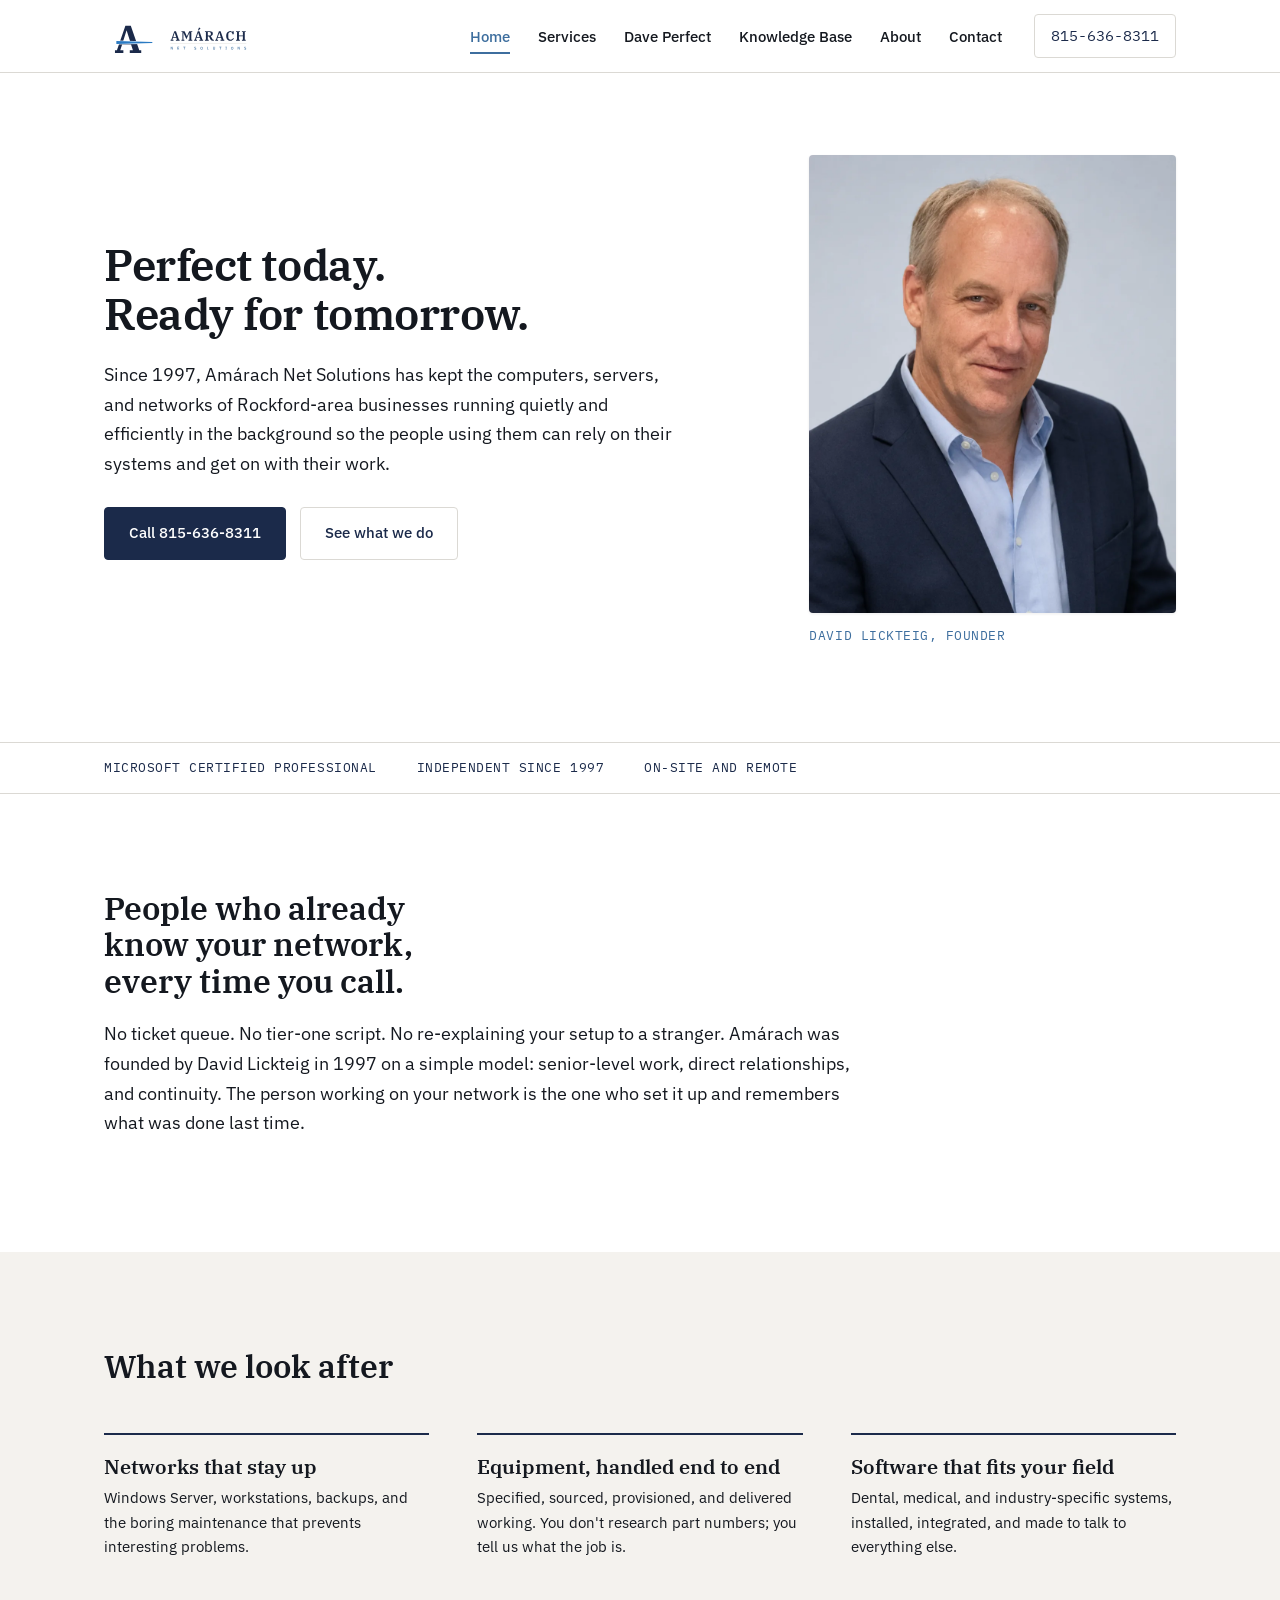
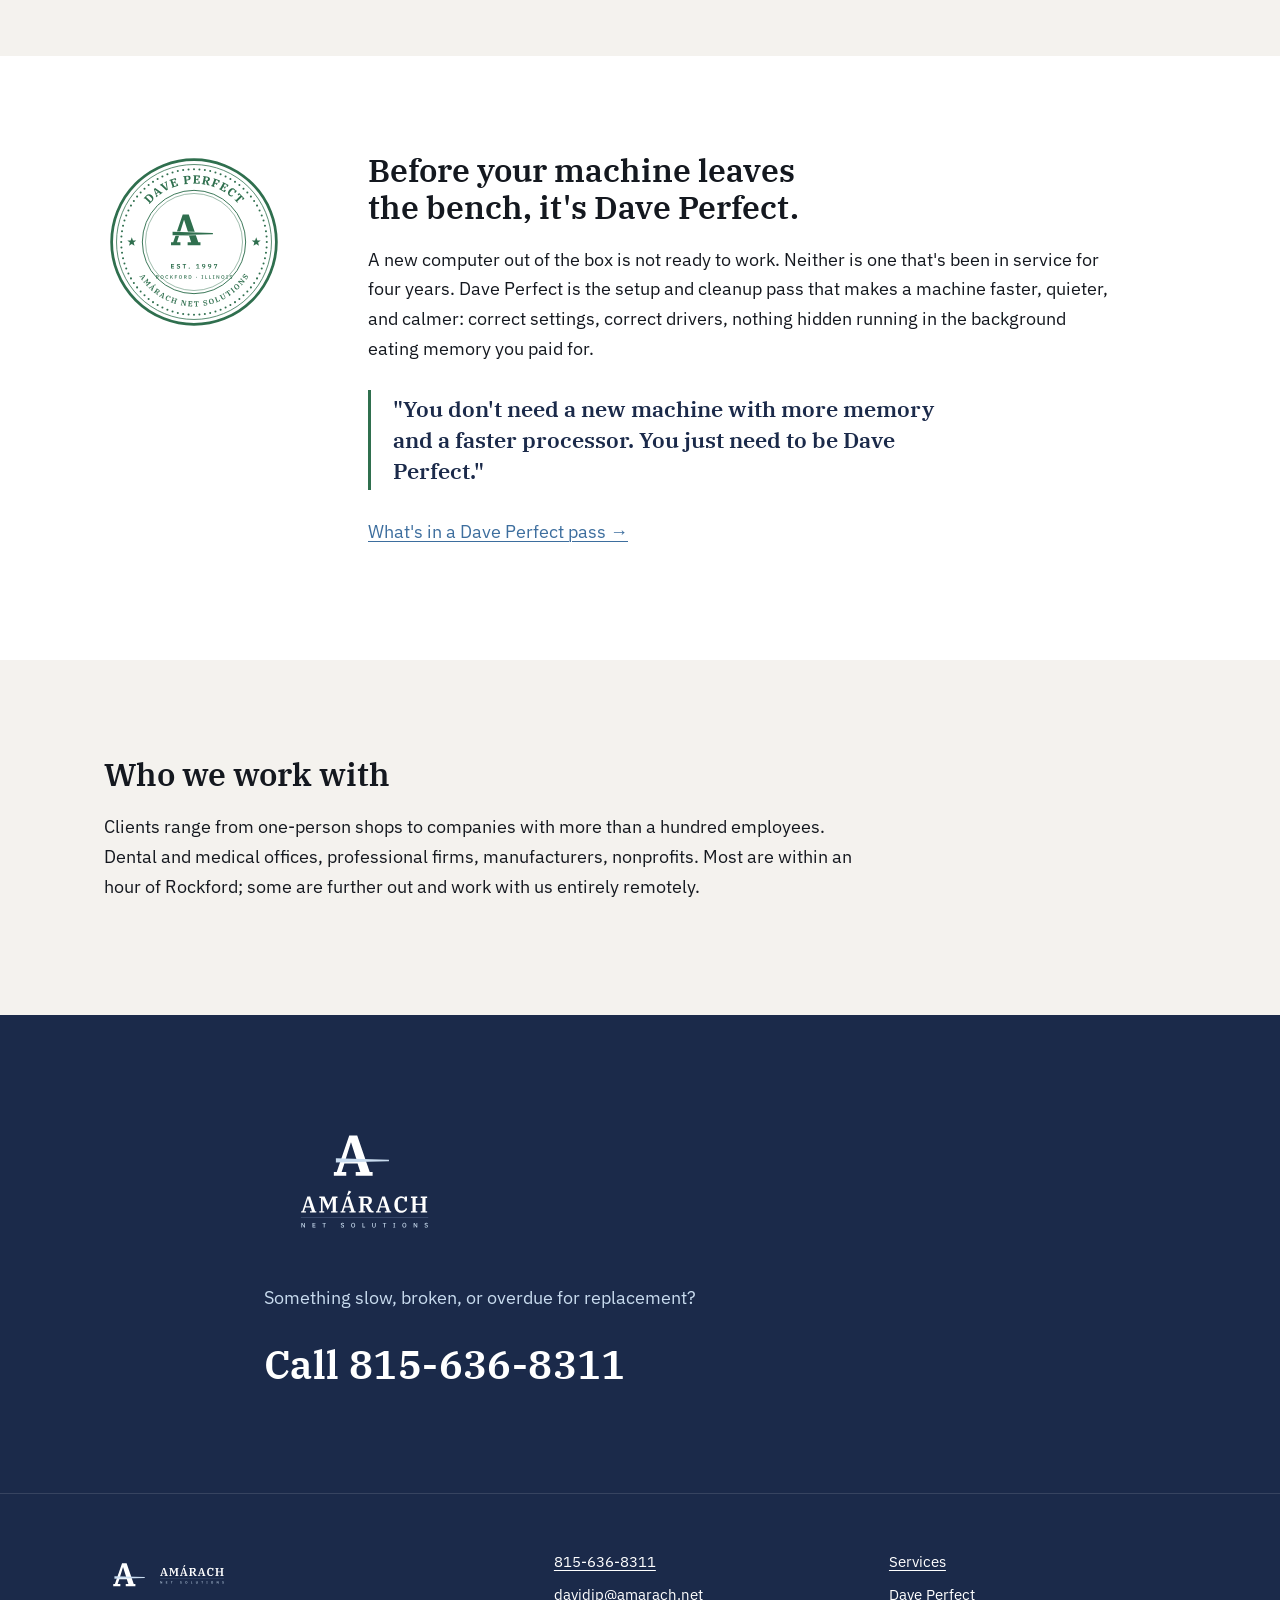
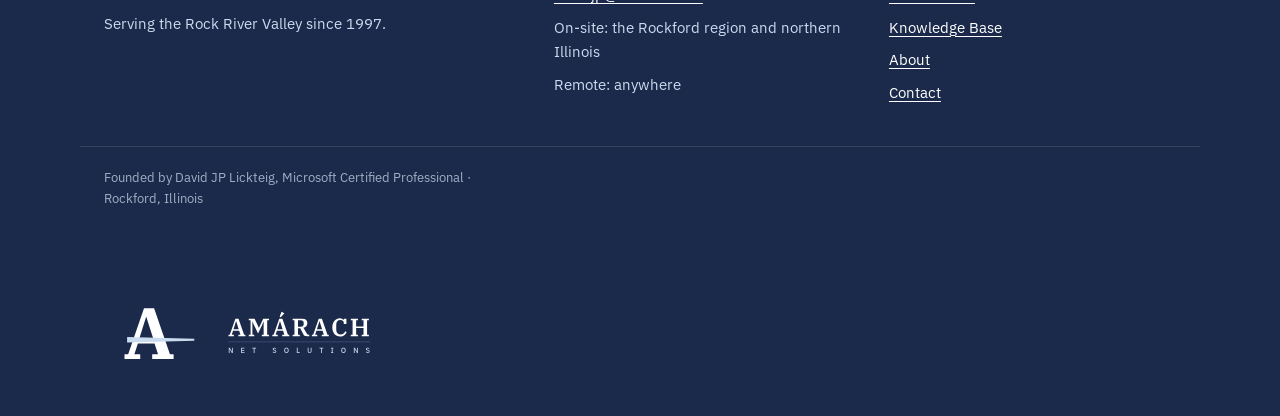
==== commit e3817a6f: "Large reversed logo at the bottom of the footer on every page Co-Authored-By: Claude Fable 5 <norepl" ====
--- a/index.html
+++ b/index.html
@@ -166,6 +166,9 @@
   <div class="wrap footer-meta">
     <p>Founded by David JP Lickteig, Microsoft Certified Professional &middot; Rockford, Illinois</p>
   </div>
+  <div class="wrap footer-biglogo">
+    <img src="./brand/logo-horizontal-reversed.svg" alt="" aria-hidden="true" width="760" height="200">
+  </div>
 </footer>
 
 </body>
--- a/css/site.css
+++ b/css/site.css
@@ -391,3 +391,7 @@
 
 /* closing band logo */
 .closing-logo { height: 140px; width: auto; margin-bottom: 32px; }
+
+/* big brand mark at the very bottom of the footer */
+.footer-biglogo { margin-top: 56px; }
+.footer-biglogo img { width: min(720px, 92%); height: auto; }
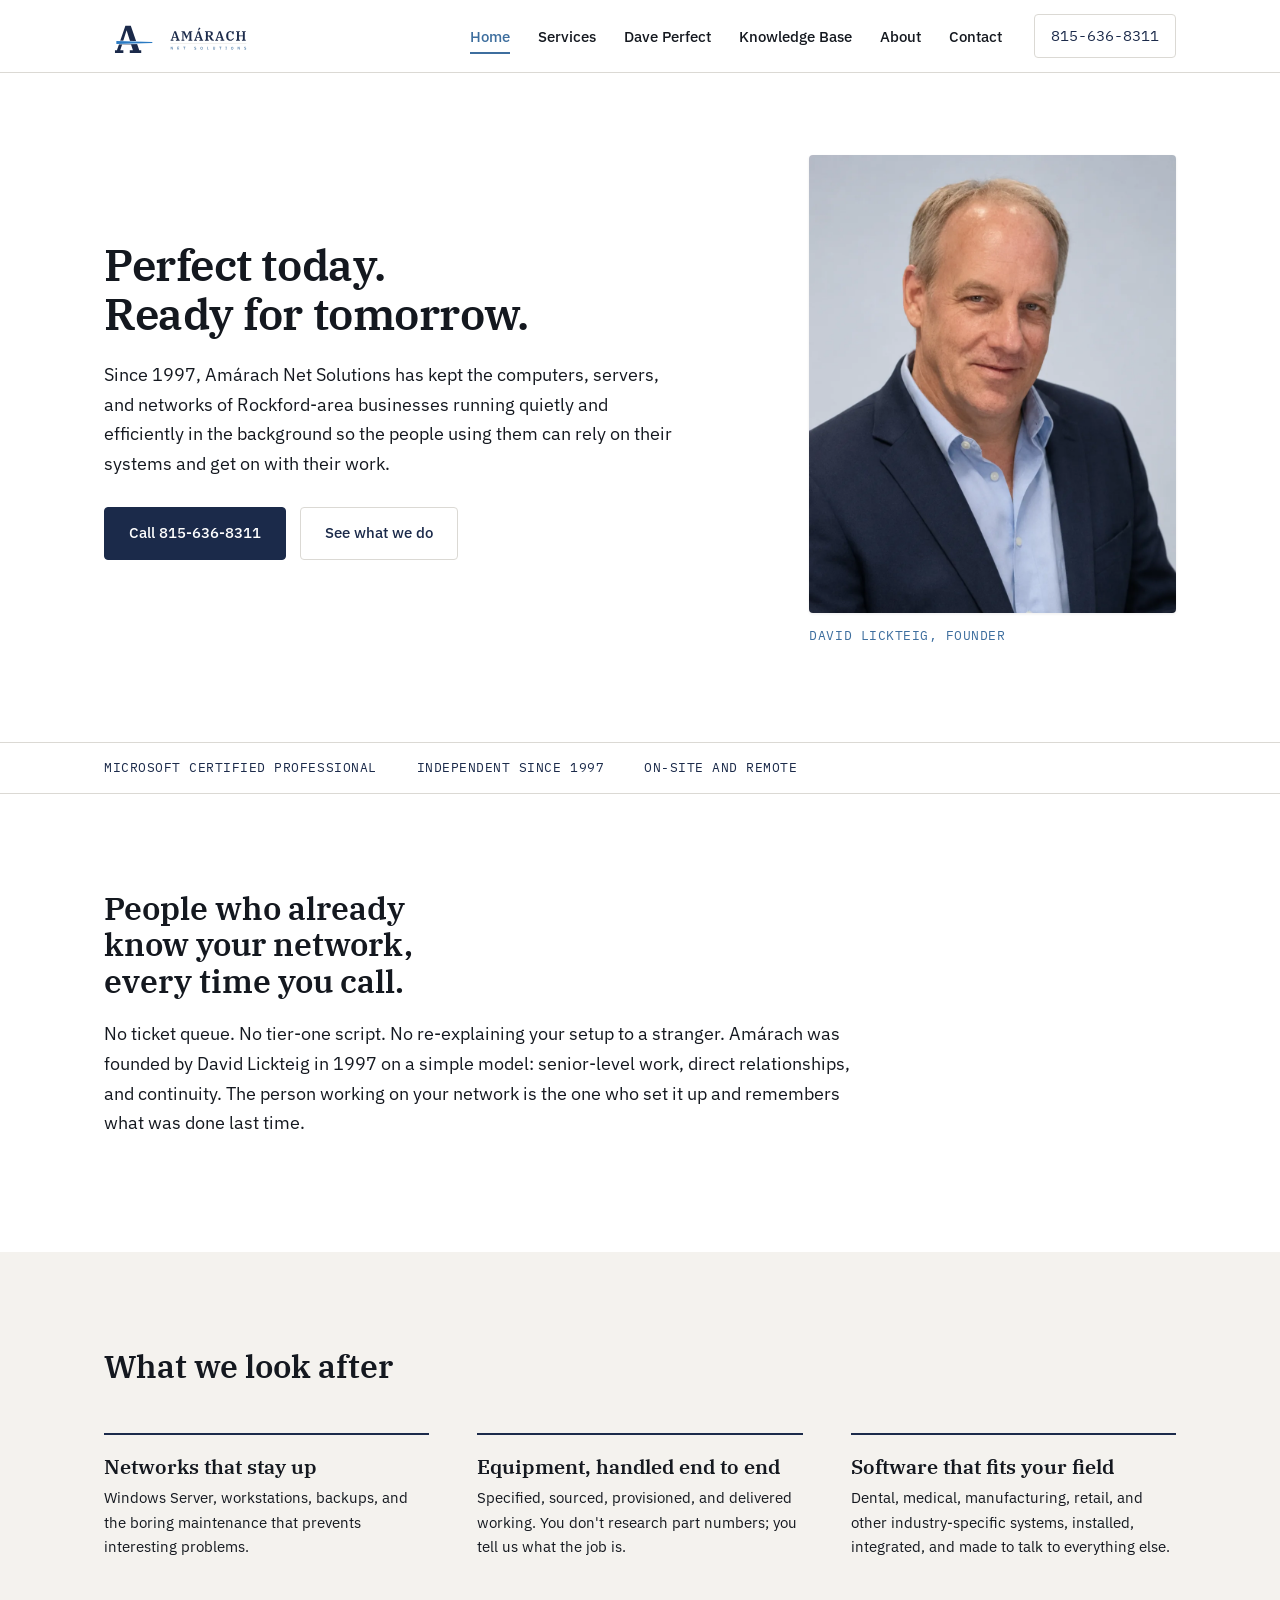
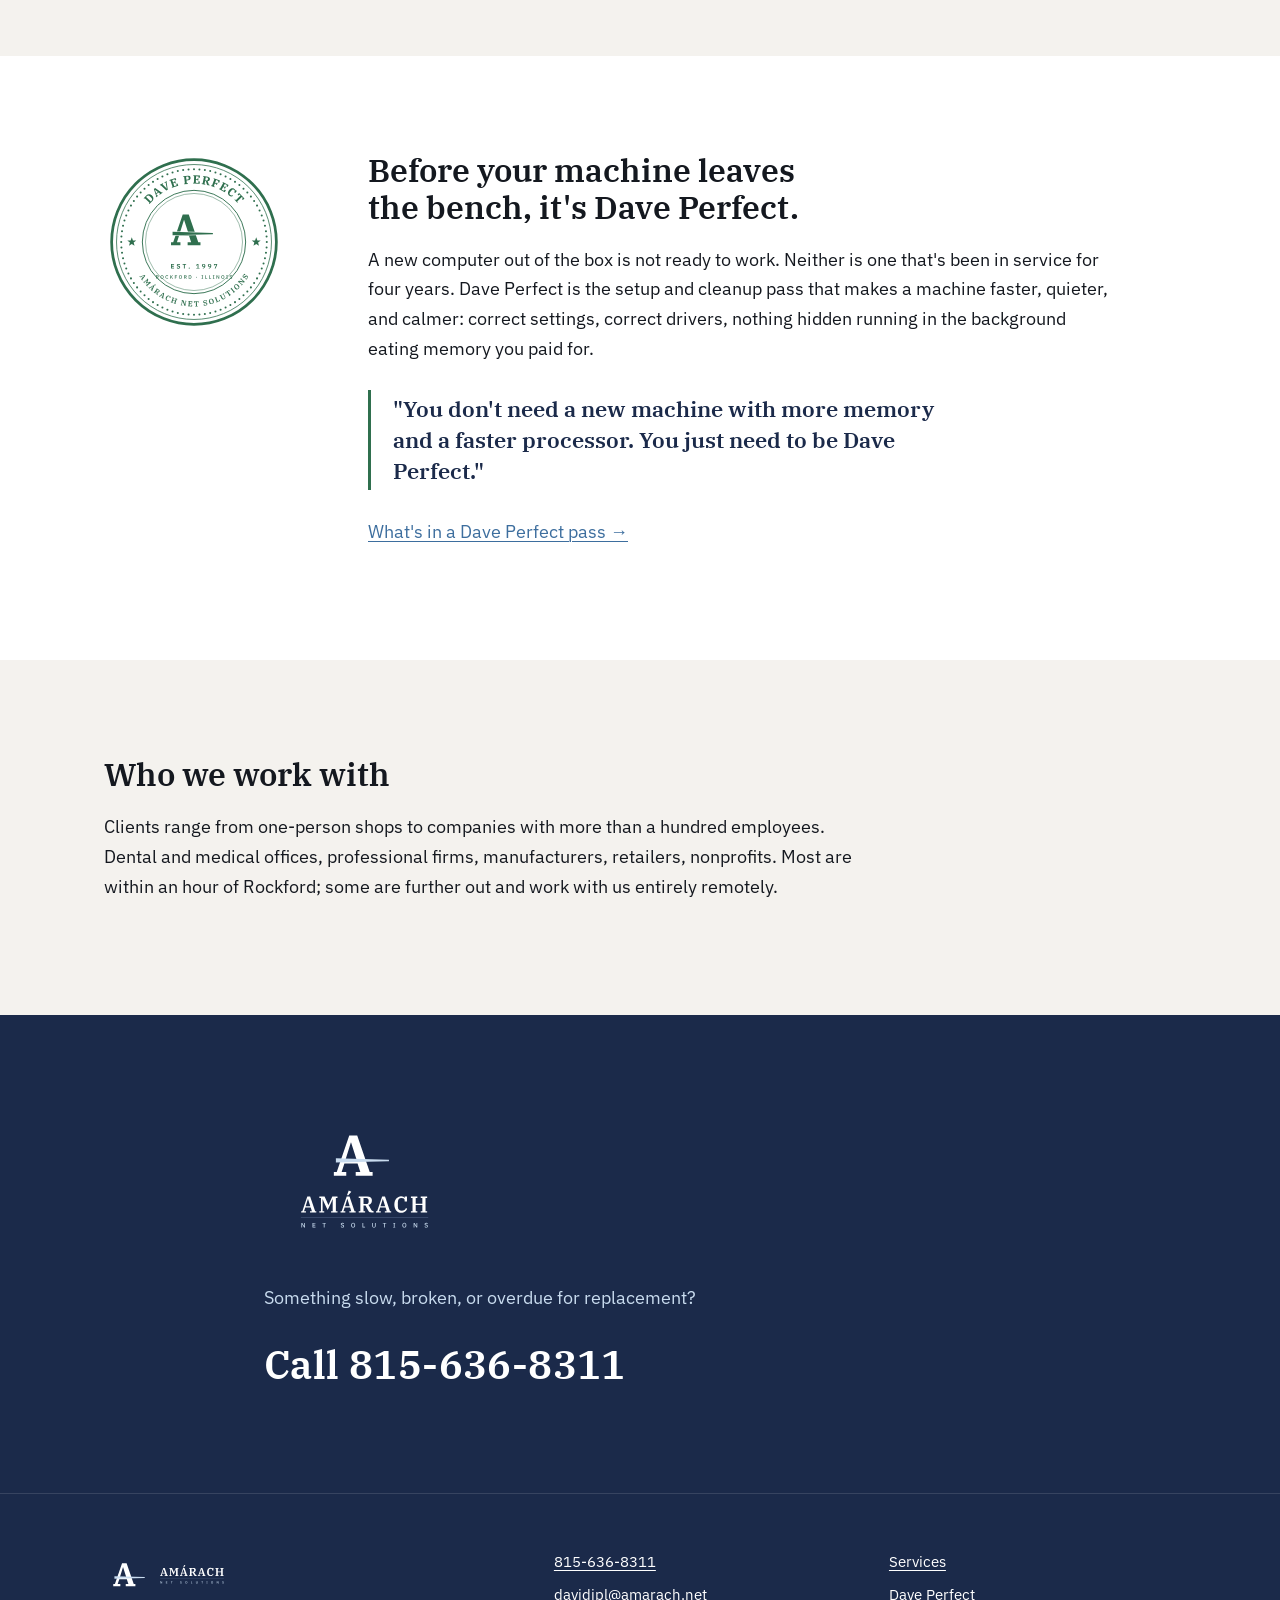
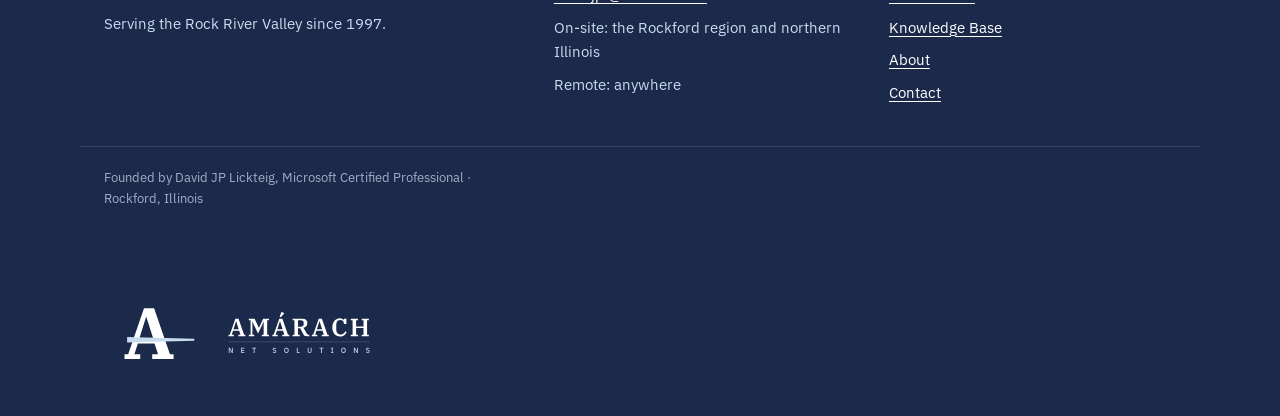
==== commit 263f0fd0: "Correct email to davidjpl@amarach.net; add manufacturing and retail to industry mentions Co-Authored" ====
--- a/index.html
+++ b/index.html
@@ -102,7 +102,7 @@
         </div>
         <div class="pillar">
           <h3>Software that fits your field</h3>
-          <p>Dental, medical, and industry-specific systems, installed, integrated, and made to talk to everything else.</p>
+          <p>Dental, medical, manufacturing, retail, and other industry-specific systems, installed, integrated, and made to talk to everything else.</p>
         </div>
       </div>
     </div>
@@ -123,7 +123,7 @@
   <section class="section section--band who">
     <div class="wrap">
       <h2>Who we work with</h2>
-      <p>Clients range from one-person shops to companies with more than a hundred employees. Dental and medical offices, professional firms, manufacturers, nonprofits. Most are within an hour of Rockford; some are further out and work with us entirely remotely.</p>
+      <p>Clients range from one-person shops to companies with more than a hundred employees. Dental and medical offices, professional firms, manufacturers, retailers, nonprofits. Most are within an hour of Rockford; some are further out and work with us entirely remotely.</p>
     </div>
   </section>
 
@@ -148,7 +148,7 @@
     <div>
       <ul>
         <li><a href="tel:+18156368311">815-636-8311</a></li>
-        <li><a href="mailto:davidjp@amarach.net">davidjp@amarach.net</a></li>
+        <li><a href="mailto:davidjpl@amarach.net">davidjpl@amarach.net</a></li>
         <li>On-site: the Rockford region and northern Illinois</li>
         <li>Remote: anywhere</li>
       </ul>
